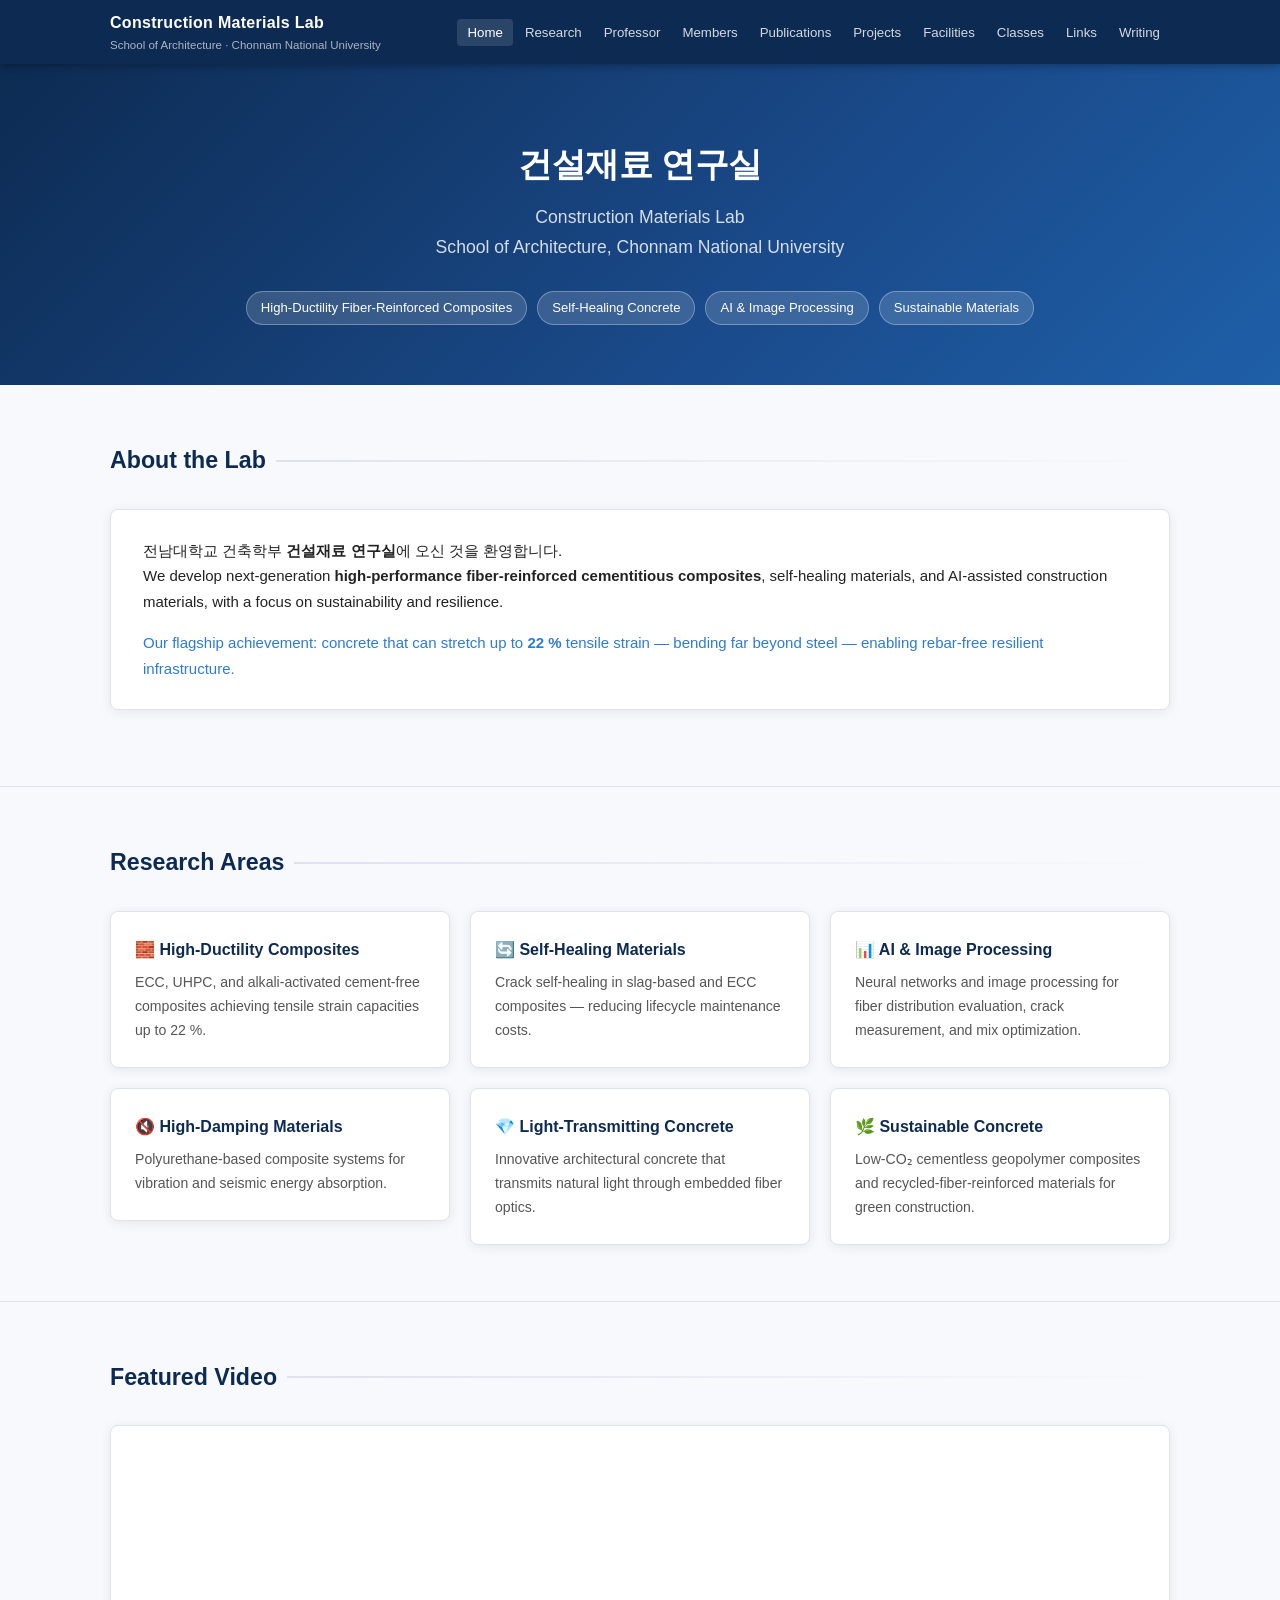
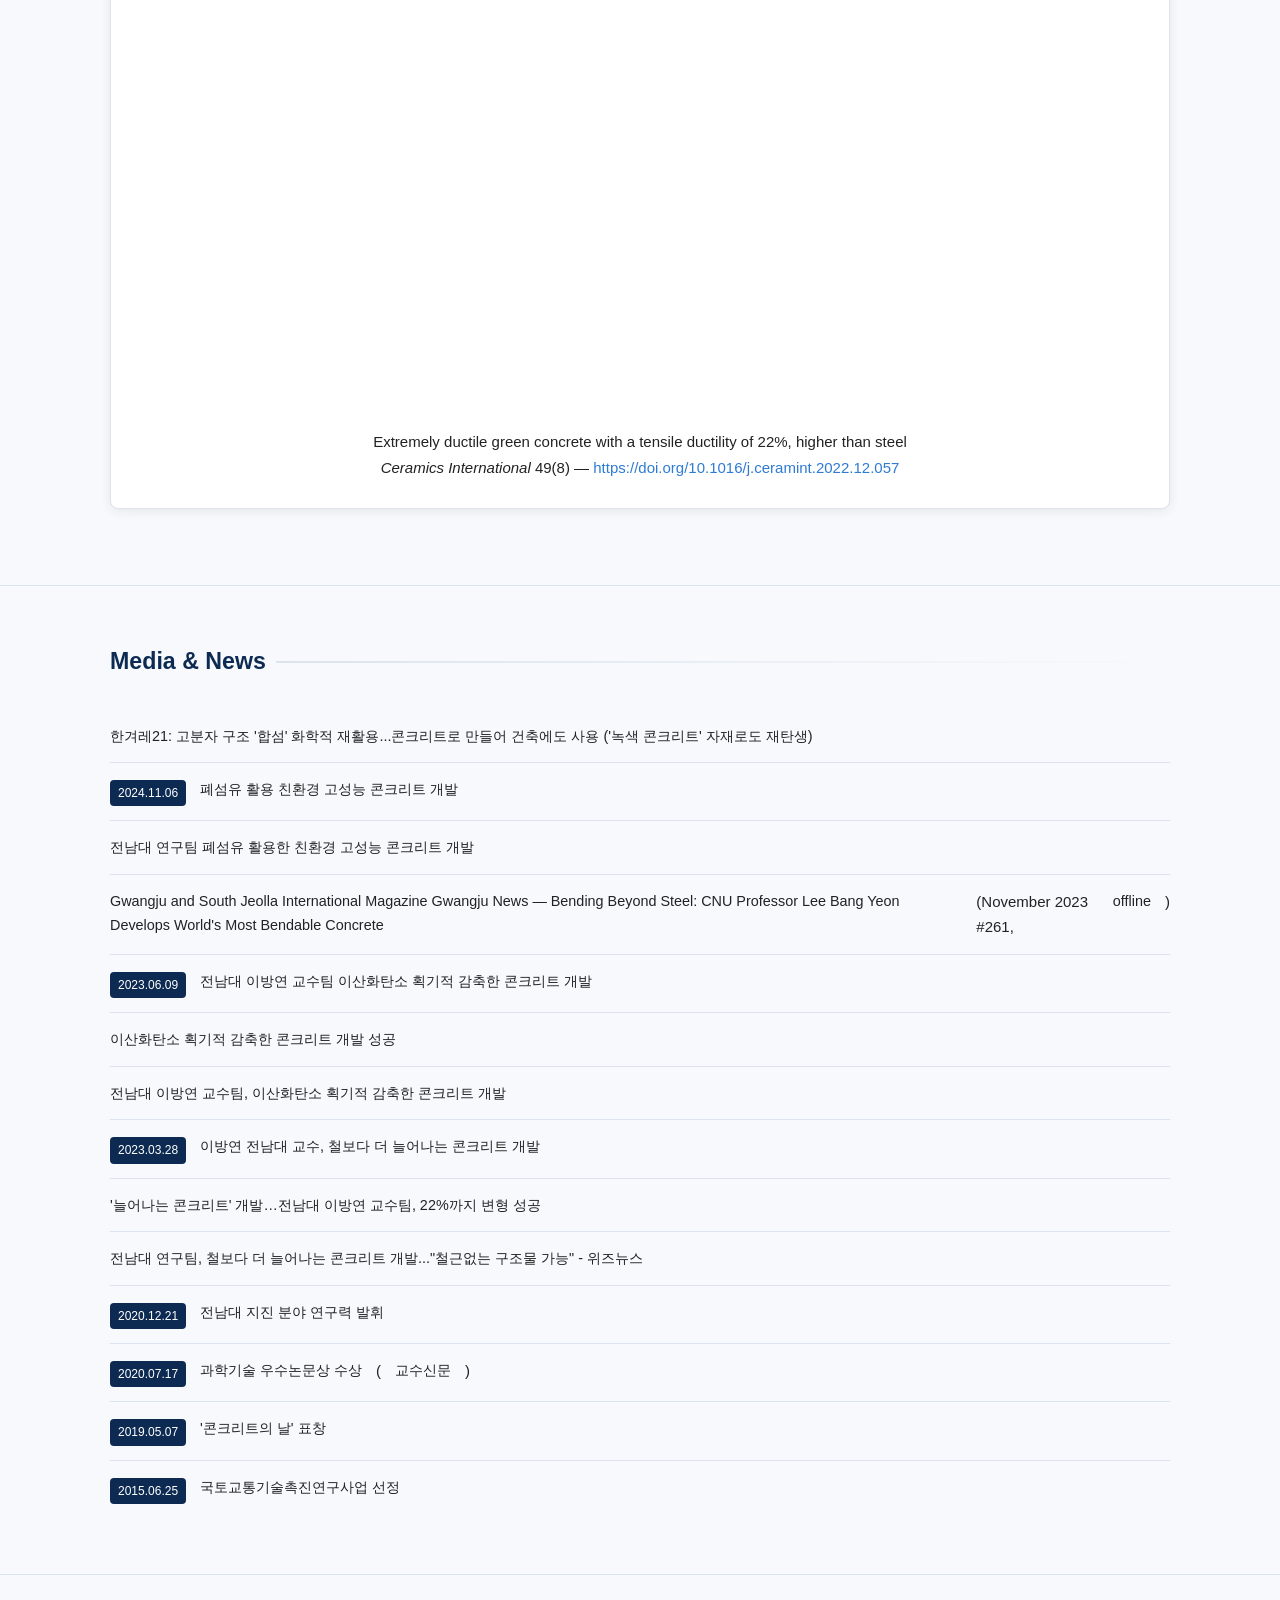
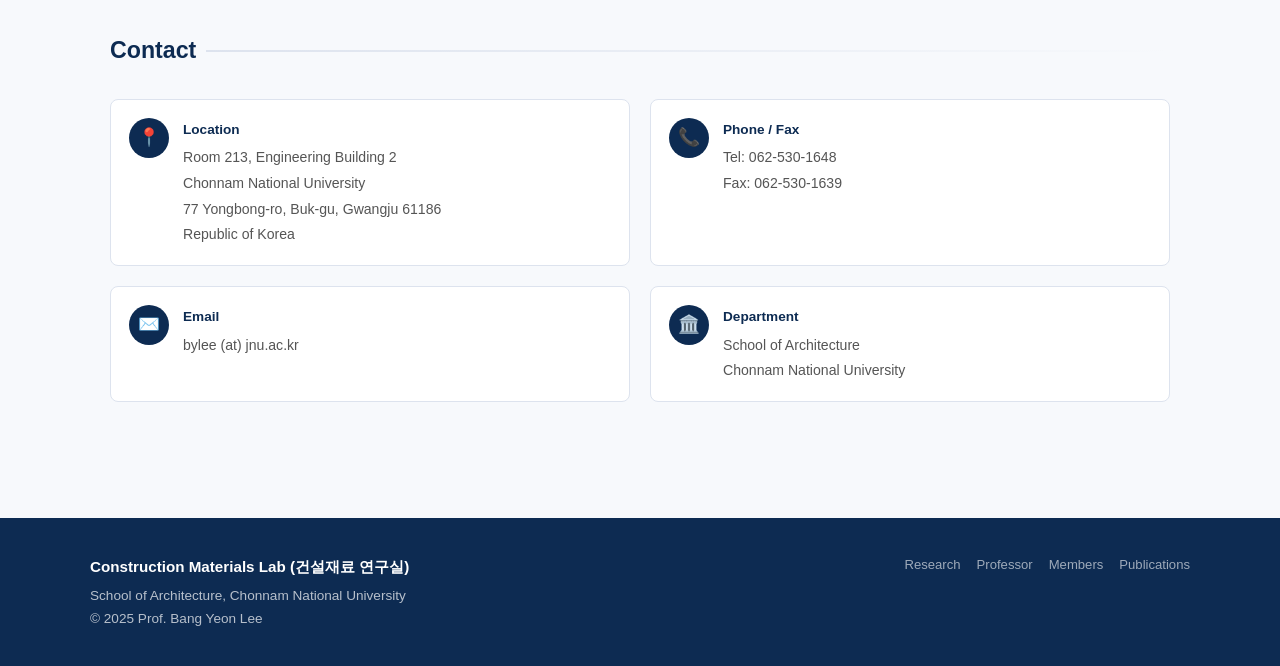
==== index.html @ 4fc8f593 "feat: add writing page, expand links, and fix classes/professor/publications details - classes.html:" ====
<!DOCTYPE html>
<html lang="en">
<head>
  <meta charset="UTF-8">
  <meta name="viewport" content="width=device-width, initial-scale=1.0">
  <title>Construction Materials Lab — Chonnam National University</title>
  <meta name="description" content="Construction Materials Lab (건설재료 연구실), School of Architecture, Chonnam National University. Prof. Bang Yeon Lee.">
  <link rel="stylesheet" href="css/style.css">
</head>
<body>

<header>
  <div class="header-inner">
    <a href="index.html" class="logo">
      <div class="logo-text">
        <span class="site-name">Construction Materials Lab</span>
        <span class="site-sub">School of Architecture · Chonnam National University</span>
      </div>
    </a>
    <button class="nav-toggle" aria-label="Menu">
      <span></span><span></span><span></span>
    </button>
    <nav>
      <ul>
        <li><a href="index.html">Home</a></li>
        <li><a href="research.html">Research</a></li>
        <li><a href="professor.html">Professor</a></li>
        <li><a href="members.html">Members</a></li>
        <li><a href="publications.html">Publications</a></li>
        <li><a href="projects.html">Projects</a></li>
        <li><a href="facilities.html">Facilities</a></li>
        <li><a href="classes.html">Classes</a></li>
        <li><a href="links.html">Links</a></li>
        <li><a href="writing.html">Writing</a></li>
      </ul>
    </nav>
  </div>
</header>

<!-- HERO -->
<section class="hero">
  <h1>건설재료 연구실</h1>
  <p>Construction Materials Lab<br>School of Architecture, Chonnam National University</p>
  <div class="hero-chips">
    <span class="chip">High-Ductility Fiber-Reinforced Composites</span>
    <span class="chip">Self-Healing Concrete</span>
    <span class="chip">AI &amp; Image Processing</span>
    <span class="chip">Sustainable Materials</span>
  </div>
</section>

<main>

<!-- ABOUT -->
<section class="section">
  <div class="container">
    <h2 class="section-title">About the Lab</h2>
    <div class="info-box">
      <p>전남대학교 건축학부 <strong>건설재료 연구실</strong>에 오신 것을 환영합니다.<br>
      We develop next-generation <strong>high-performance fiber-reinforced cementitious composites</strong>, self-healing materials, and AI-assisted construction materials, with a focus on sustainability and resilience.</p>
      <a href="https://youtu.be/jcnliQoIns8?si=RhdmPgv6cHjOTUG0" target="_blank" rel="noopener"><p class="mt-2">Our flagship achievement: concrete that can stretch up to <strong>22 %</strong> tensile strain — bending far beyond steel — enabling rebar-free resilient infrastructure.</p></a>
    </div>
  </div>
</section>

<!-- RESEARCH HIGHLIGHTS -->
<section class="section">
  <div class="container">
    <h2 class="section-title">Research Areas</h2>
    <div class="card-grid">
      <a href="research.html" style="text-decoration:none">
        <div class="card">
          <h3>🧱 High-Ductility Composites</h3>
          <p>ECC, UHPC, and alkali-activated cement-free composites achieving tensile strain capacities up to 22 %.</p>
        </div>
      </a>
      <a href="research.html" style="text-decoration:none">
        <div class="card">
          <h3>🔄 Self-Healing Materials</h3>
          <p>Crack self-healing in slag-based and ECC composites — reducing lifecycle maintenance costs.</p>
        </div>
      </a>
      <a href="research.html" style="text-decoration:none">
        <div class="card">
          <h3>📊 AI &amp; Image Processing</h3>
          <p>Neural networks and image processing for fiber distribution evaluation, crack measurement, and mix optimization.</p>
        </div>
      </a>
      <a href="research.html" style="text-decoration:none">
        <div class="card">
          <h3>🔇 High-Damping Materials</h3>
          <p>Polyurethane-based composite systems for vibration and seismic energy absorption.</p>
        </div>
      </a>
      <a href="research.html" style="text-decoration:none">
        <div class="card">
          <h3>💎 Light-Transmitting Concrete</h3>
          <p>Innovative architectural concrete that transmits natural light through embedded fiber optics.</p>
        </div>
      </a>
      <a href="research.html" style="text-decoration:none">
        <div class="card">
          <h3>🌿 Sustainable Concrete</h3>
          <p>Low-CO₂ cementless geopolymer composites and recycled-fiber-reinforced materials for green construction.</p>
        </div>
      </a>
    </div>
  </div>
</section>

<!-- FEATURED VIDEO -->
<section class="section">
  <div class="container">
    <h2 class="section-title">Featured Video</h2>
    <div class="info-box" style="text-align:center">
      <div style="position:relative; padding-bottom:56.25%; height:0; overflow:hidden; max-width:640px; margin:0 auto">
        <iframe src="https://www.youtube.com/embed/jcnliQoIns8" title="Extremely ductile green concrete with a tensile ductility of 22%, higher than steel" style="position:absolute; top:0; left:0; width:100%; height:100%; border:0" allowfullscreen></iframe>
      </div>
      <p class="mt-2">Extremely ductile green concrete with a tensile ductility of 22%, higher than steel<br>
      <em>Ceramics International</em> 49(8) —
      <a href="https://doi.org/10.1016/j.ceramint.2022.12.057" target="_blank" rel="noopener">https://doi.org/10.1016/j.ceramint.2022.12.057</a></p>
    </div>
  </div>
</section>

<!-- NEWS / MEDIA -->
<section class="section">
  <div class="container">
    <h2 class="section-title">Media &amp; News</h2>
    <ul class="news-list">
      <li class="news-item">
        <a href="https://h21.hani.co.kr/arti/society/environment/56604.html" target="_blank" rel="noopener">
          한겨레21: 고분자 구조 '합섬' 화학적 재활용...콘크리트로 만들어 건축에도 사용 ('녹색 콘크리트' 자재로도 재탄생)
        </a>
      </li>
      <li class="news-item">
        <span class="news-date">2024.11.06</span>
        <a href="https://www.yna.co.kr/view/AKR20241106101600054?input=1195m" target="_blank" rel="noopener">
          폐섬유 활용 친환경 고성능 콘크리트 개발
        </a>
      </li>
      <li class="news-item">
        <a href="https://www.kyosu.net/news/articleView.html?idxno=127024" target="_blank" rel="noopener">
          전남대 연구팀 폐섬유 활용한 친환경 고성능 콘크리트 개발
        </a>
      </li>
      <li class="news-item">
        <a href="https://gwangjunewsgic.com/features/bending-beyond-steel/" target="_blank" rel="noopener">
          Gwangju and South Jeolla International Magazine Gwangju News — Bending Beyond Steel: CNU Professor Lee Bang Yeon Develops World's Most Bendable Concrete
        </a>
        (November 2023 #261, <a href="https://drive.google.com/file/d/1MNUml7PkqTaXDiHFw5obM5LyiNRzv9vy/view?usp=drive_link" target="_blank" rel="noopener">offline</a>)
      </li>
      <li class="news-item">
        <span class="news-date">2023.06.09</span>
        <a href="http://www.veritas-a.com/news/articleView.html?idxno=460579" target="_blank" rel="noopener">
          전남대 이방연 교수팀 이산화탄소 획기적 감축한 콘크리트 개발
        </a>
      </li>
      <li class="news-item">
        <a href="http://www.newsworker.co.kr/news/articleView.html?idxno=207787" target="_blank" rel="noopener">
          이산화탄소 획기적 감축한 콘크리트 개발 성공
        </a>
      </li>
      <li class="news-item">
        <a href="https://news.unn.net/news/articleView.html?idxno=547983" target="_blank" rel="noopener">
          전남대 이방연 교수팀, 이산화탄소 획기적 감축한 콘크리트 개발
        </a>
      </li>
      <li class="news-item">
        <span class="news-date">2023.03.28</span>
        <a href="https://daily.hankooki.com/news/articleView.html?idxno=938984" target="_blank" rel="noopener">
          이방연 전남대 교수, 철보다 더 늘어나는 콘크리트 개발
        </a>
      </li>
      <li class="news-item">
        <a href="http://www.koscaj.com/news/articleView.html?idxno=234130" target="_blank" rel="noopener">
          '늘어나는 콘크리트' 개발…전남대 이방연 교수팀, 22%까지 변형 성공
        </a>
      </li>
      <li class="news-item">
        <a href="http://www.wiznews.co.kr/news/articleView.html?idxno=11313" target="_blank" rel="noopener">
          전남대 연구팀, 철보다 더 늘어나는 콘크리트 개발..."철근없는 구조물 가능" - 위즈뉴스
        </a>
      </li>
      <li class="news-item">
        <span class="news-date">2020.12.21</span>
        <a href="http://www.veritas-a.com/news/articleView.html?idxno=350018" target="_blank" rel="noopener">
          전남대 지진 분야 연구력 발휘
        </a>
      </li>
      <li class="news-item">
        <span class="news-date">2020.07.17</span>
        <a href="http://www.veritas-a.com/news/articleView.html?idxno=332309" target="_blank" rel="noopener">
          과학기술 우수논문상 수상
        </a>
        (<a href="http://www.kyosu.net/news/articleView.html?idxno=54793" target="_blank" rel="noopener">교수신문</a>)
      </li>
      <li class="news-item">
        <span class="news-date">2019.05.07</span>
        <a href="http://www.ikld.kr/news/articleView.html?idxno=203812" target="_blank" rel="noopener">
          '콘크리트의 날' 표창
        </a>
      </li>
      <li class="news-item">
        <span class="news-date">2015.06.25</span>
        <a href="http://www.veritas-a.com/news/articleView.html?idxno=42952" target="_blank" rel="noopener">
          국토교통기술촉진연구사업 선정
        </a>
      </li>
    </ul>
  </div>
</section>

<!-- CONTACT -->
<section class="section">
  <div class="container">
    <h2 class="section-title">Contact</h2>
    <div class="contact-grid">
      <div class="contact-item">
        <div class="contact-icon">📍</div>
        <div class="contact-info">
          <strong>Location</strong>
          <span>Room 213, Engineering Building 2<br>
          Chonnam National University<br>
          77 Yongbong-ro, Buk-gu, Gwangju 61186<br>
          Republic of Korea</span>
        </div>
      </div>
      <div class="contact-item">
        <div class="contact-icon">📞</div>
        <div class="contact-info">
          <strong>Phone / Fax</strong>
          <span>Tel: 062-530-1648<br>Fax: 062-530-1639</span>
        </div>
      </div>
      <div class="contact-item">
        <div class="contact-icon">✉️</div>
        <div class="contact-info">
          <strong>Email</strong>
          <span>bylee (at) jnu.ac.kr</span>
        </div>
      </div>
      <div class="contact-item">
        <div class="contact-icon">🏛️</div>
        <div class="contact-info">
          <strong>Department</strong>
          <span>School of Architecture<br>Chonnam National University</span>
        </div>
      </div>
    </div>
  </div>
</section>

</main>

<footer>
  <div class="footer-inner">
    <div class="footer-brand">
      <strong>Construction Materials Lab (건설재료 연구실)</strong>
      School of Architecture, Chonnam National University<br>
      © 2025 Prof. Bang Yeon Lee
    </div>
    <div class="footer-links">
      <a href="research.html">Research</a>
      <a href="professor.html">Professor</a>
      <a href="members.html">Members</a>
      <a href="publications.html">Publications</a>
    </div>
  </div>
</footer>

<script src="js/nav.js"></script>
</body>
</html>
---- css/style.css ----
/* ============================================================
   Construction Materials Lab — Chonnam National University
   ============================================================ */

:root {
  --blue-dark:   #0d2b52;
  --blue-mid:    #1a4a8a;
  --blue-light:  #2e7bd4;
  --accent:      #e8a020;
  --bg:          #f7f9fc;
  --white:       #ffffff;
  --text:        #222;
  --text-muted:  #555;
  --border:      #dde3ee;
  --shadow:      0 2px 12px rgba(0,0,0,0.08);
  --radius:      8px;
  --font:        'Segoe UI', 'Noto Sans KR', Arial, sans-serif;
}

* { box-sizing: border-box; margin: 0; padding: 0; }

body {
  font-family: var(--font);
  font-size: 15px;
  line-height: 1.7;
  color: var(--text);
  background: var(--bg);
}

a { color: var(--blue-light); text-decoration: none; }
a:hover { text-decoration: underline; }

/* ── HEADER ──────────────────────────────────────────────── */
header {
  background: var(--blue-dark);
  position: sticky;
  top: 0;
  z-index: 100;
  box-shadow: 0 2px 8px rgba(0,0,0,0.3);
}

.header-inner {
  max-width: 1100px;
  margin: 0 auto;
  padding: 0 20px;
  display: flex;
  align-items: center;
  justify-content: space-between;
  height: 64px;
}

.logo {
  display: flex;
  align-items: center;
  gap: 12px;
  text-decoration: none;
}

.logo-text {
  color: var(--white);
}

.logo-text .site-name {
  font-size: 1rem;
  font-weight: 700;
  letter-spacing: .3px;
}

.logo-text .site-sub {
  font-size: 0.72rem;
  color: rgba(255,255,255,0.65);
  display: block;
}

/* ── NAV ─────────────────────────────────────────────────── */
nav ul {
  list-style: none;
  display: flex;
  gap: 2px;
}

nav a {
  color: rgba(255,255,255,0.82);
  font-size: 0.83rem;
  font-weight: 500;
  padding: 6px 10px;
  border-radius: 4px;
  transition: background .15s, color .15s;
  white-space: nowrap;
  text-decoration: none;
}

nav a:hover,
nav a.active {
  background: rgba(255,255,255,0.12);
  color: #fff;
}

/* hamburger */
.nav-toggle {
  display: none;
  background: none;
  border: none;
  cursor: pointer;
  padding: 6px;
}

.nav-toggle span {
  display: block;
  width: 22px;
  height: 2px;
  background: #fff;
  margin: 5px 0;
  transition: .3s;
}

/* ── HERO ────────────────────────────────────────────────── */
.hero {
  background: linear-gradient(135deg, var(--blue-dark) 0%, var(--blue-mid) 60%, #1e5fa8 100%);
  color: #fff;
  padding: 72px 20px 60px;
  text-align: center;
}

.hero h1 {
  font-size: 2.1rem;
  font-weight: 800;
  margin-bottom: 10px;
  letter-spacing: -.5px;
}

.hero p {
  font-size: 1.1rem;
  opacity: .82;
  max-width: 640px;
  margin: 0 auto 28px;
}

.hero-chips {
  display: flex;
  gap: 10px;
  justify-content: center;
  flex-wrap: wrap;
}

.chip {
  background: rgba(255,255,255,0.15);
  border: 1px solid rgba(255,255,255,0.3);
  color: #fff;
  padding: 5px 14px;
  border-radius: 20px;
  font-size: 0.82rem;
}

/* ── MAIN LAYOUT ─────────────────────────────────────────── */
.container {
  max-width: 1100px;
  margin: 0 auto;
  padding: 0 20px;
}

.section {
  padding: 56px 0;
}

.section + .section {
  border-top: 1px solid var(--border);
}

.section-title {
  font-size: 1.45rem;
  font-weight: 700;
  color: var(--blue-dark);
  margin-bottom: 28px;
  display: flex;
  align-items: center;
  gap: 10px;
}

.section-title::after {
  content: '';
  flex: 1;
  height: 2px;
  background: linear-gradient(to right, var(--border), transparent);
}

/* ── PAGE HEADER (non-home pages) ────────────────────────── */
.page-header {
  background: linear-gradient(135deg, var(--blue-dark) 0%, var(--blue-mid) 100%);
  color: #fff;
  padding: 40px 20px 36px;
}

.page-header h1 {
  font-size: 1.8rem;
  font-weight: 700;
  margin-bottom: 6px;
}

.page-header p {
  opacity: .75;
  font-size: 0.95rem;
}

/* ── CARDS ───────────────────────────────────────────────── */
.card-grid {
  display: grid;
  grid-template-columns: repeat(auto-fill, minmax(280px, 1fr));
  gap: 20px;
}

.card {
  background: var(--white);
  border-radius: var(--radius);
  box-shadow: var(--shadow);
  padding: 24px;
  border: 1px solid var(--border);
  transition: transform .2s, box-shadow .2s;
}

.card:hover {
  transform: translateY(-3px);
  box-shadow: 0 6px 20px rgba(0,0,0,0.12);
}

.card h3 {
  font-size: 1.0rem;
  font-weight: 700;
  color: var(--blue-dark);
  margin-bottom: 8px;
}

.card p {
  font-size: 0.88rem;
  color: var(--text-muted);
}

/* ── INFO BOXES ──────────────────────────────────────────── */
.info-box {
  background: var(--white);
  border-radius: var(--radius);
  box-shadow: var(--shadow);
  border: 1px solid var(--border);
  padding: 28px 32px;
  margin-bottom: 20px;
}

/* ── TABLES ──────────────────────────────────────────────── */
.styled-table {
  width: 100%;
  border-collapse: collapse;
  background: var(--white);
  border-radius: var(--radius);
  overflow: hidden;
  box-shadow: var(--shadow);
  font-size: 0.88rem;
}

.styled-table th {
  background: var(--blue-dark);
  color: #fff;
  padding: 10px 16px;
  text-align: left;
  font-weight: 600;
}

.styled-table td {
  padding: 10px 16px;
  border-bottom: 1px solid var(--border);
  vertical-align: top;
}

.styled-table tr:last-child td { border-bottom: none; }
.styled-table tr:hover td { background: #f0f4fb; }

/* ── MEMBER CARDS ────────────────────────────────────────── */
.member-section { margin-bottom: 40px; }

.member-section h2 {
  font-size: 1.1rem;
  font-weight: 700;
  color: var(--blue-dark);
  padding: 8px 16px;
  background: #edf1fa;
  border-left: 4px solid var(--blue-light);
  border-radius: 0 4px 4px 0;
  margin-bottom: 16px;
}

.member-list {
  display: grid;
  grid-template-columns: repeat(auto-fill, minmax(240px, 1fr));
  gap: 14px;
}

.member-item {
  background: var(--white);
  border: 1px solid var(--border);
  border-radius: var(--radius);
  padding: 16px 18px;
  font-size: 0.88rem;
}

.member-item strong { display: block; color: var(--blue-dark); margin-bottom: 4px; }
.member-item .role { color: var(--text-muted); font-size: 0.82rem; }
.member-item .topic { color: var(--text-muted); margin-top: 6px; font-style: italic; }

/* ── PUBLICATIONS ────────────────────────────────────────── */
.pub-list { list-style: none; }

.pub-item {
  background: var(--white);
  border: 1px solid var(--border);
  border-radius: var(--radius);
  padding: 16px 20px;
  margin-bottom: 10px;
  font-size: 0.87rem;
  line-height: 1.6;
  position: relative;
  padding-left: 44px;
}

.pub-item::before {
  content: attr(data-n);
  position: absolute;
  left: 14px;
  top: 16px;
  font-size: 0.78rem;
  color: var(--text-muted);
  font-weight: 600;
  min-width: 20px;
}

.pub-item .pub-title { font-weight: 600; color: var(--blue-dark); }
.pub-item .pub-journal { color: var(--text-muted); font-style: italic; }
.pub-item .pub-year {
  display: inline-block;
  background: var(--blue-dark);
  color: #fff;
  font-size: 0.72rem;
  padding: 1px 7px;
  border-radius: 10px;
  margin-right: 6px;
  vertical-align: middle;
}

/* ── RESEARCH ────────────────────────────────────────────── */
.research-grid {
  display: grid;
  grid-template-columns: repeat(auto-fill, minmax(300px, 1fr));
  gap: 20px;
}

.research-card {
  background: var(--white);
  border: 1px solid var(--border);
  border-radius: var(--radius);
  overflow: hidden;
  box-shadow: var(--shadow);
  transition: transform .2s;
}

.research-card:hover { transform: translateY(-3px); }

.research-card .rc-header {
  background: linear-gradient(135deg, var(--blue-dark), var(--blue-mid));
  color: #fff;
  padding: 16px 20px;
}

.research-card .rc-header h3 { font-size: 1.0rem; font-weight: 700; }
.research-card .rc-body { padding: 16px 20px; }
.research-card .rc-body ul { padding-left: 18px; font-size: 0.87rem; color: var(--text-muted); }
.research-card .rc-body li { margin-bottom: 4px; }

/* ── NEWS / MEDIA ────────────────────────────────────────── */
.news-list { list-style: none; }

.news-item {
  display: flex;
  gap: 14px;
  padding: 14px 0;
  border-bottom: 1px solid var(--border);
  align-items: flex-start;
}

.news-item:last-child { border-bottom: none; }

.news-item .news-date {
  flex-shrink: 0;
  background: var(--blue-dark);
  color: #fff;
  font-size: 0.75rem;
  padding: 3px 8px;
  border-radius: 4px;
  white-space: nowrap;
  margin-top: 3px;
}

.news-item a { color: var(--text); font-size: 0.9rem; }
.news-item a:hover { color: var(--blue-light); }

/* ── CONTACT BOX ─────────────────────────────────────────── */
.contact-grid {
  display: grid;
  grid-template-columns: 1fr 1fr;
  gap: 20px;
}

.contact-item {
  display: flex;
  gap: 14px;
  align-items: flex-start;
  background: var(--white);
  border: 1px solid var(--border);
  border-radius: var(--radius);
  padding: 18px;
}

.contact-icon {
  width: 40px;
  height: 40px;
  background: var(--blue-dark);
  border-radius: 50%;
  display: flex;
  align-items: center;
  justify-content: center;
  color: #fff;
  font-size: 1.1rem;
  flex-shrink: 0;
}

.contact-info strong { display: block; color: var(--blue-dark); font-size: 0.85rem; margin-bottom: 3px; }
.contact-info span { color: var(--text-muted); font-size: 0.88rem; }

/* ── PROFESSOR PROFILE ───────────────────────────────────── */
.prof-top {
  display: flex;
  gap: 32px;
  align-items: flex-start;
  margin-bottom: 36px;
}

.prof-photo {
  width: 180px;
  height: 220px;
  background: linear-gradient(135deg, #c8d8f0, #90b4e0);
  border-radius: var(--radius);
  flex-shrink: 0;
  display: flex;
  align-items: center;
  justify-content: center;
  font-size: 3rem;
  color: var(--blue-dark);
  overflow: hidden;
}

.prof-photo img { width: 100%; height: 100%; object-fit: cover; }

.prof-info h2 { font-size: 1.5rem; color: var(--blue-dark); margin-bottom: 6px; }
.prof-info .title { color: var(--text-muted); margin-bottom: 14px; }
.prof-links { display: flex; flex-wrap: wrap; gap: 8px; margin-top: 14px; }

.badge {
  display: inline-block;
  background: #edf1fa;
  color: var(--blue-dark);
  font-size: 0.78rem;
  padding: 3px 10px;
  border-radius: 12px;
  border: 1px solid var(--border);
}

.cv-section { margin-bottom: 32px; }

.cv-section h3 {
  font-size: 1.05rem;
  font-weight: 700;
  color: var(--blue-dark);
  border-bottom: 2px solid var(--blue-light);
  padding-bottom: 6px;
  margin-bottom: 14px;
}

.cv-entry {
  display: flex;
  gap: 16px;
  margin-bottom: 10px;
  font-size: 0.88rem;
}

.cv-entry .year {
  flex-shrink: 0;
  color: var(--text-muted);
  min-width: 70px;
  font-weight: 600;
}

/* ── LINKS PAGE ──────────────────────────────────────────── */
.links-category { margin-bottom: 32px; }

.links-category h2 {
  font-size: 1.05rem;
  font-weight: 700;
  color: var(--blue-dark);
  padding: 8px 14px;
  background: #edf1fa;
  border-left: 4px solid var(--blue-light);
  border-radius: 0 4px 4px 0;
  margin-bottom: 12px;
}

.links-grid {
  display: flex;
  flex-wrap: wrap;
  gap: 8px;
}

.link-pill {
  background: var(--white);
  border: 1px solid var(--border);
  border-radius: 4px;
  padding: 6px 12px;
  font-size: 0.85rem;
  color: var(--blue-mid);
  transition: background .15s;
}

.link-pill:hover {
  background: #edf1fa;
  text-decoration: none;
}

/* ── ACCORDION (writing page) ────────────────────────────── */
.accordion { margin-bottom: 8px; border: 1px solid var(--border); border-radius: var(--radius); overflow: hidden; }

.accordion summary {
  padding: 12px 18px;
  cursor: pointer;
  font-weight: 600;
  color: var(--blue-dark);
  background: var(--white);
  list-style: none;
  display: flex;
  justify-content: space-between;
  align-items: center;
  user-select: none;
}

.accordion summary::-webkit-details-marker { display: none; }
.accordion summary::after { content: '＋'; font-size: 1.1rem; color: var(--text-muted); }
.accordion[open] summary::after { content: '－'; }
.accordion .acc-body { padding: 14px 18px; background: #fafbfd; border-top: 1px solid var(--border); font-size: 0.88rem; }

/* ── FOOTER ──────────────────────────────────────────────── */
footer {
  background: var(--blue-dark);
  color: rgba(255,255,255,0.7);
  padding: 36px 20px;
  margin-top: 60px;
  font-size: 0.85rem;
}

.footer-inner {
  max-width: 1100px;
  margin: 0 auto;
  display: flex;
  justify-content: space-between;
  align-items: flex-start;
  gap: 20px;
  flex-wrap: wrap;
}

.footer-brand strong {
  display: block;
  color: #fff;
  margin-bottom: 4px;
  font-size: 0.95rem;
}

.footer-links { display: flex; gap: 16px; flex-wrap: wrap; align-items: center; }
.footer-links a { color: rgba(255,255,255,0.6); font-size: 0.82rem; }
.footer-links a:hover { color: #fff; }

/* ── UTILITIES ───────────────────────────────────────────── */
.mt-1 { margin-top: 8px; }
.mt-2 { margin-top: 16px; }
.mt-3 { margin-top: 24px; }
.mb-2 { margin-bottom: 16px; }
.text-muted { color: var(--text-muted); }
.text-sm { font-size: 0.85rem; }
.italic { font-style: italic; }
.bold { font-weight: 700; }

.tag {
  display: inline-block;
  font-size: 0.72rem;
  padding: 2px 8px;
  border-radius: 10px;
  background: #edf1fa;
  color: var(--blue-mid);
  border: 1px solid var(--border);
  margin-right: 4px;
}

/* ── RESPONSIVE ──────────────────────────────────────────── */
@media (max-width: 820px) {
  .contact-grid { grid-template-columns: 1fr; }
  .prof-top { flex-direction: column; }
  .prof-photo { width: 140px; height: 170px; }
  .card-grid { grid-template-columns: 1fr; }
  .research-grid { grid-template-columns: 1fr; }
}

@media (max-width: 700px) {
  nav ul { display: none; flex-direction: column; gap: 0; }
  nav ul.open { display: flex; position: absolute; top: 64px; right: 0; background: var(--blue-dark); width: 200px; padding: 8px 0; box-shadow: var(--shadow); }
  nav ul.open li { padding: 0; }
  nav ul.open a { display: block; padding: 10px 20px; border-radius: 0; }
  .nav-toggle { display: block; }
  header { position: relative; }
  .hero h1 { font-size: 1.5rem; }
}
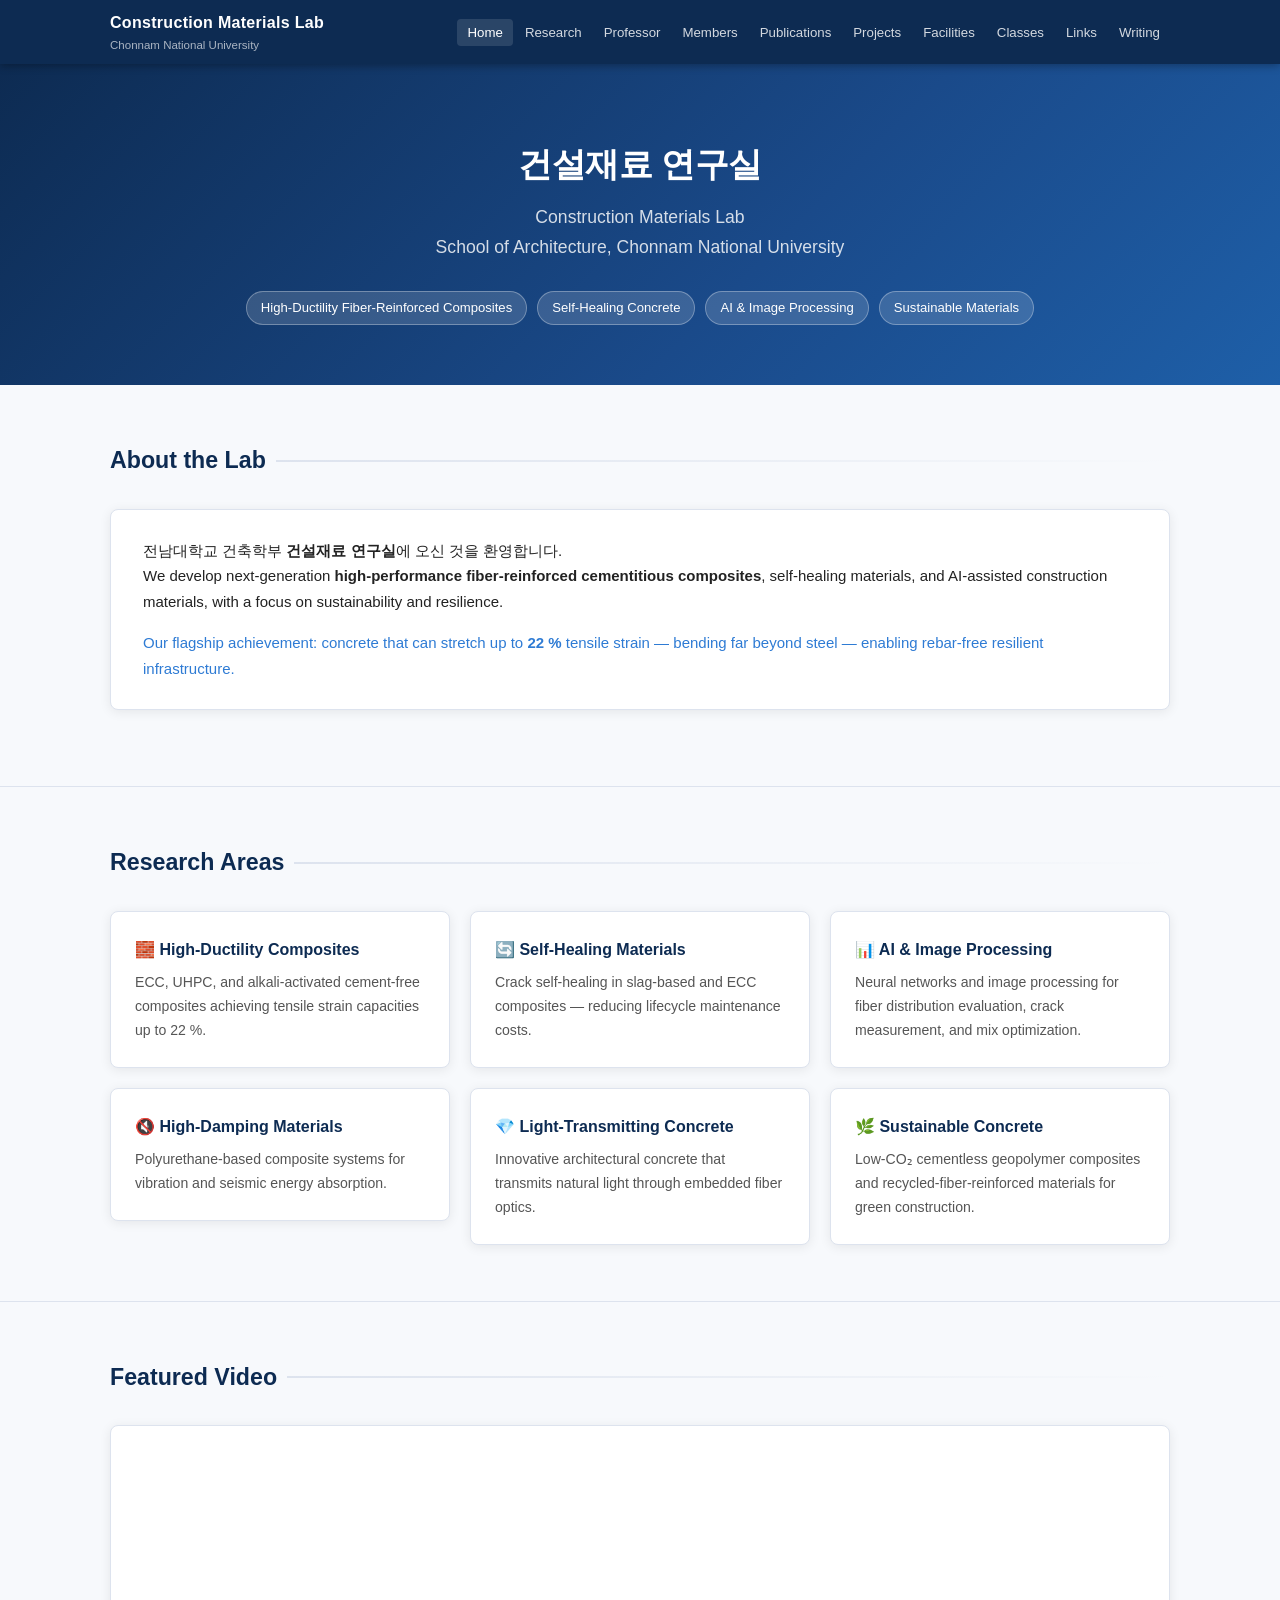
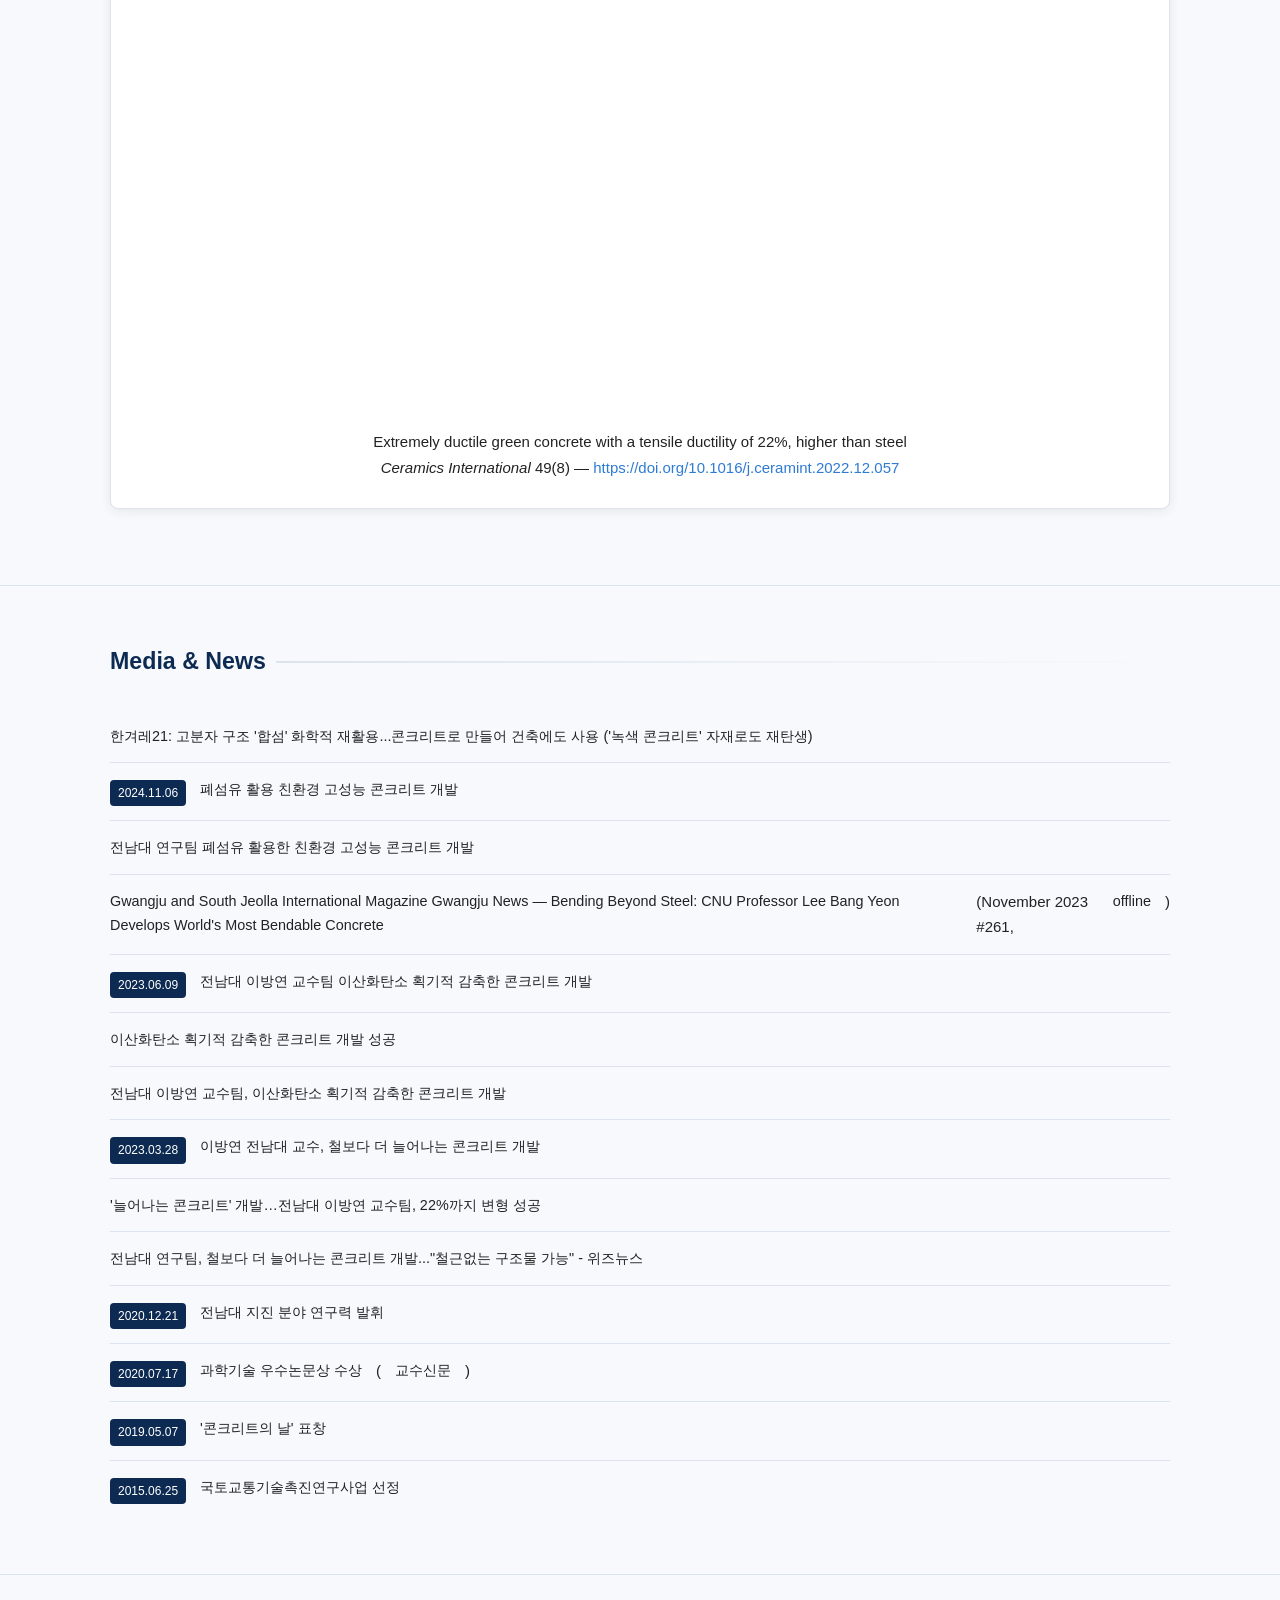
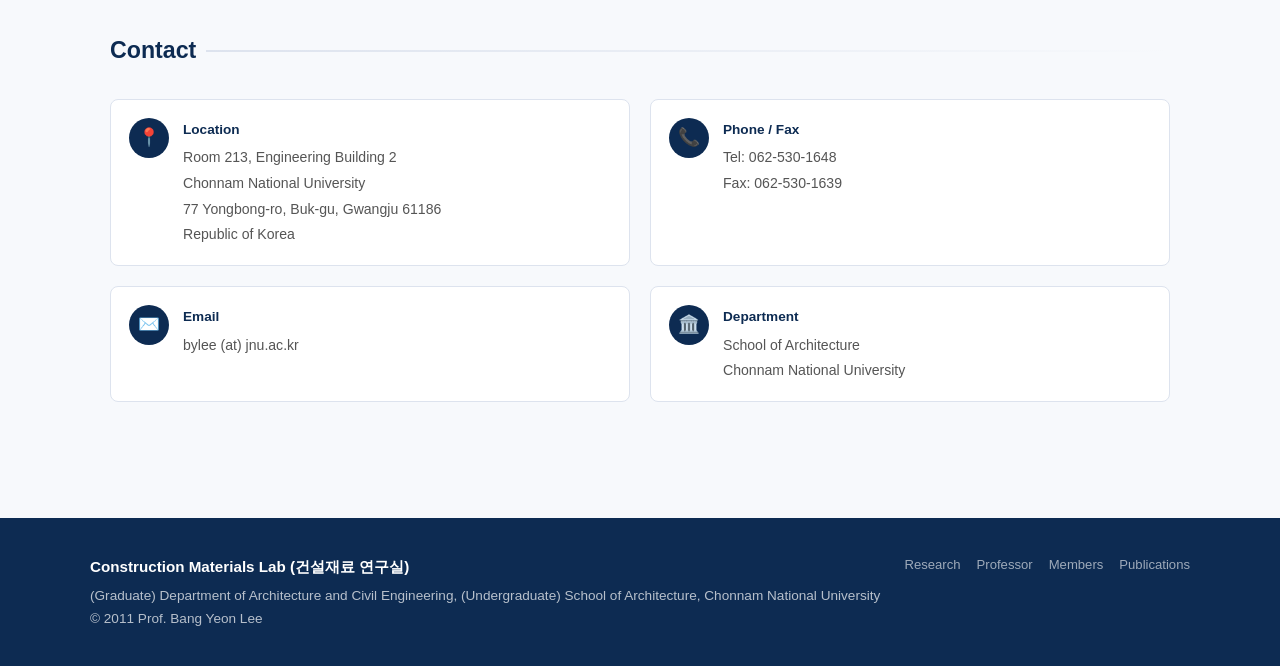
==== commit 65d05078: "Revise meta description and footer details Updated the description meta tag and footer information t" ====
--- a/index.html
+++ b/index.html
@@ -4,7 +4,7 @@
   <meta charset="UTF-8">
   <meta name="viewport" content="width=device-width, initial-scale=1.0">
   <title>Construction Materials Lab — Chonnam National University</title>
-  <meta name="description" content="Construction Materials Lab (건설재료 연구실), School of Architecture, Chonnam National University. Prof. Bang Yeon Lee.">
+  <meta name="description" content="Construction Materials Lab (건설재료 연구실), (Graduate) Department of Architecture and Civil Engineering, (Undergraduate) School of Architecture, Chonnam National University. Prof. Bang Yeon Lee.">
   <link rel="stylesheet" href="css/style.css">
 </head>
 <body>
@@ -14,7 +14,7 @@
     <a href="index.html" class="logo">
       <div class="logo-text">
         <span class="site-name">Construction Materials Lab</span>
-        <span class="site-sub">School of Architecture · Chonnam National University</span>
+        <span class="site-sub">Chonnam National University</span>
       </div>
     </a>
     <button class="nav-toggle" aria-label="Menu">
@@ -257,8 +257,8 @@
   <div class="footer-inner">
     <div class="footer-brand">
       <strong>Construction Materials Lab (건설재료 연구실)</strong>
-      School of Architecture, Chonnam National University<br>
-      © 2025 Prof. Bang Yeon Lee
+      (Graduate) Department of Architecture and Civil Engineering, (Undergraduate) School of Architecture, Chonnam National University<br>
+      © 2011 Prof. Bang Yeon Lee
     </div>
     <div class="footer-links">
       <a href="research.html">Research</a>
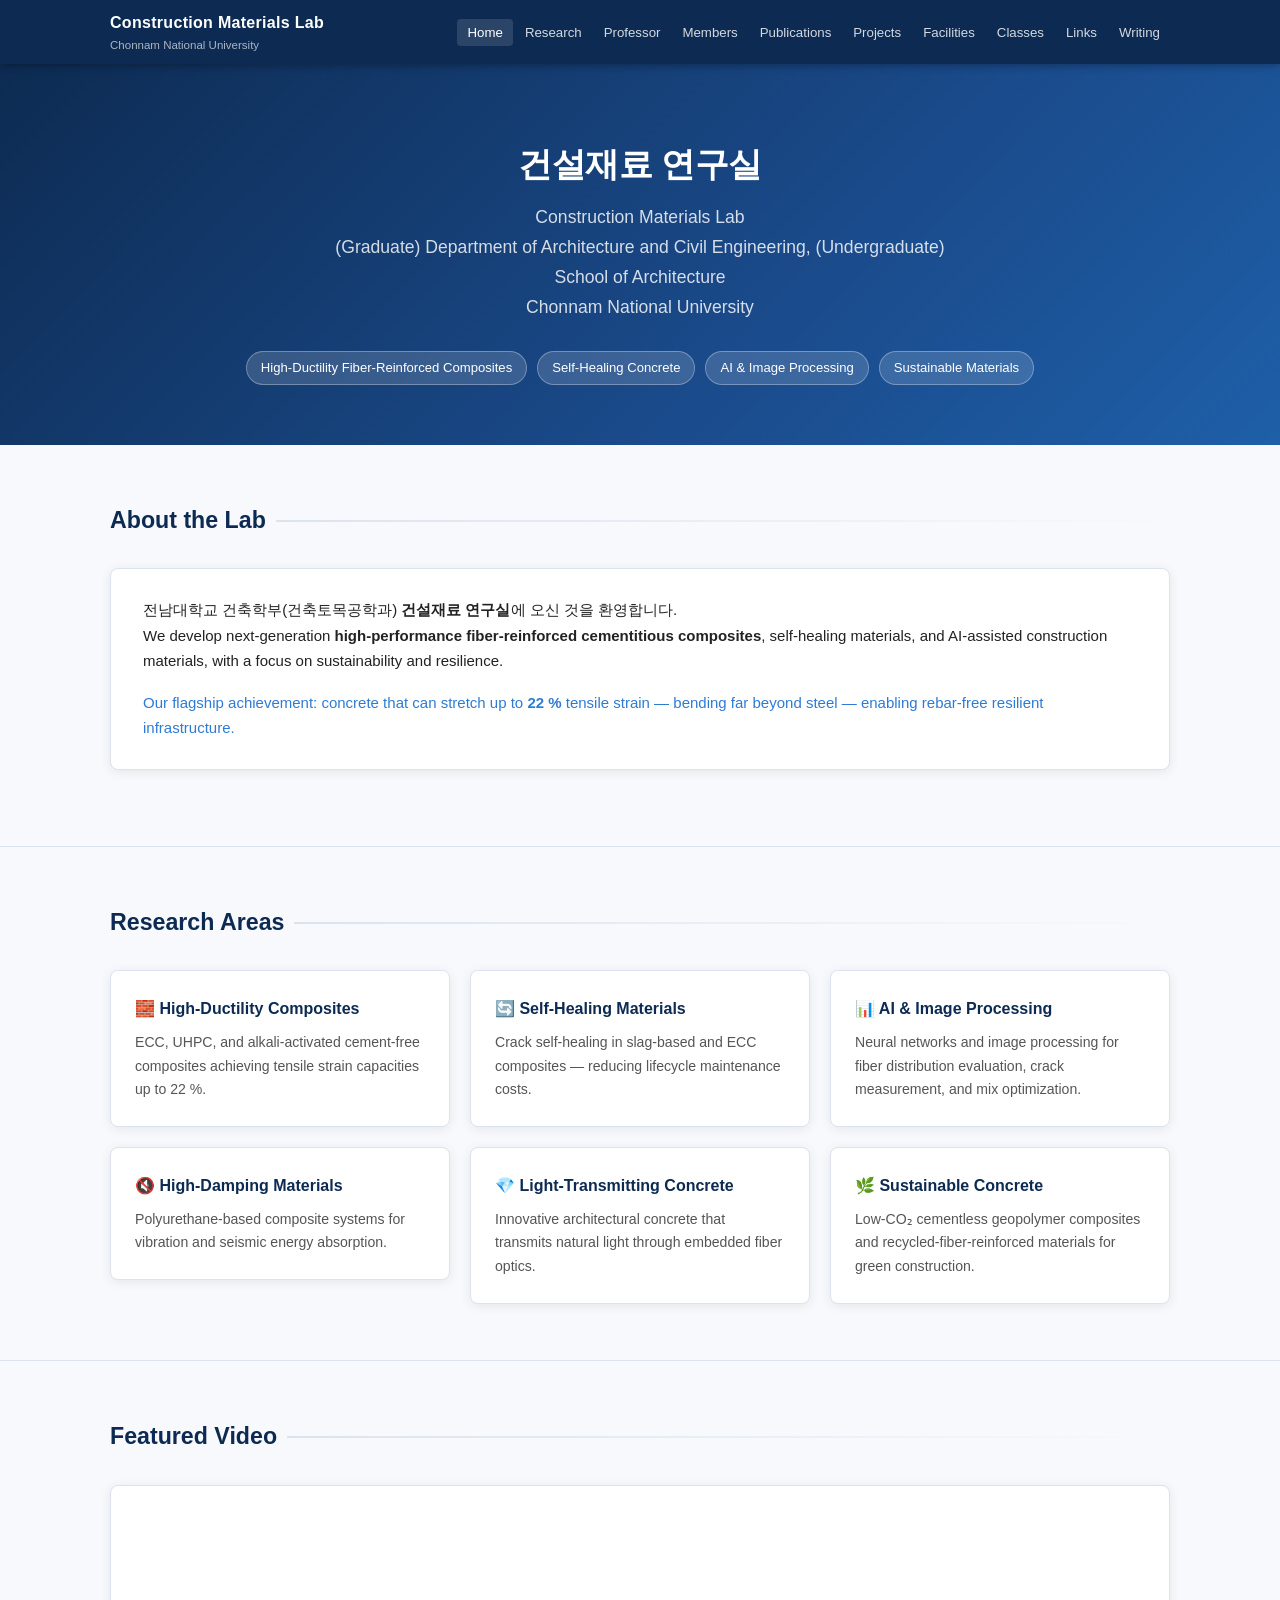
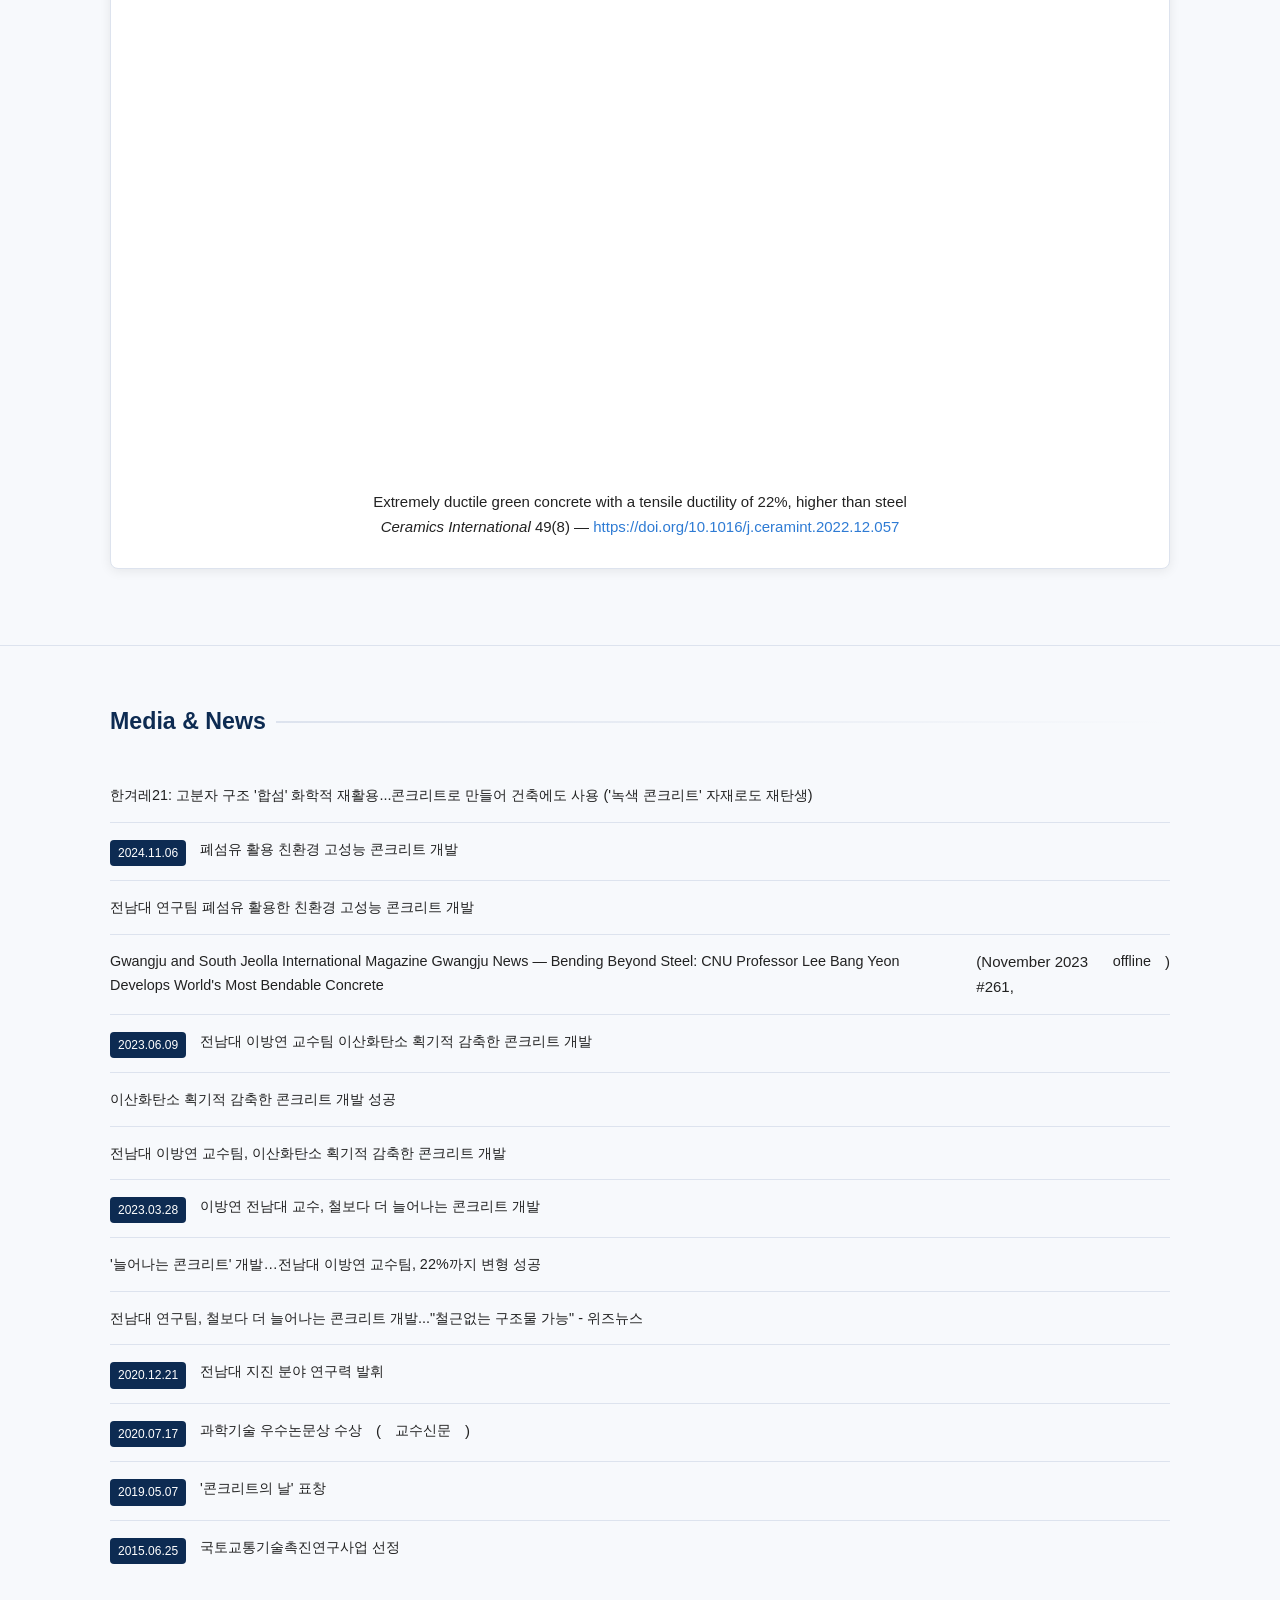
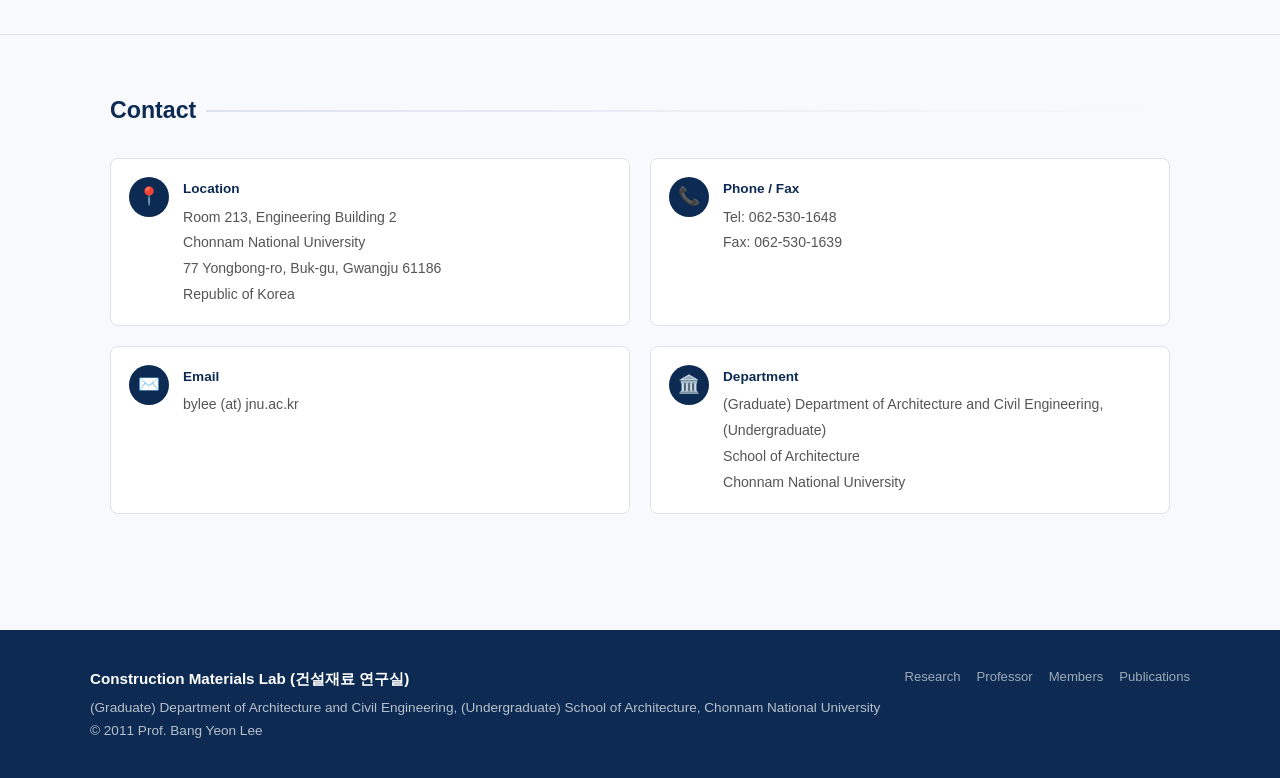
==== commit 990318d1: "Revise lab descriptions and department affiliations Updated the descriptions and affiliations for th" ====
--- a/index.html
+++ b/index.html
@@ -40,7 +40,7 @@
 <!-- HERO -->
 <section class="hero">
   <h1>건설재료 연구실</h1>
-  <p>Construction Materials Lab<br>School of Architecture, Chonnam National University</p>
+  <p>Construction Materials Lab<br>(Graduate) Department of Architecture and Civil Engineering, (Undergraduate) School of Architecture<br> Chonnam National University</p>
   <div class="hero-chips">
     <span class="chip">High-Ductility Fiber-Reinforced Composites</span>
     <span class="chip">Self-Healing Concrete</span>
@@ -56,7 +56,7 @@
   <div class="container">
     <h2 class="section-title">About the Lab</h2>
     <div class="info-box">
-      <p>전남대학교 건축학부 <strong>건설재료 연구실</strong>에 오신 것을 환영합니다.<br>
+      <p>전남대학교 건축학부(건축토목공학과) <strong>건설재료 연구실</strong>에 오신 것을 환영합니다.<br>
       We develop next-generation <strong>high-performance fiber-reinforced cementitious composites</strong>, self-healing materials, and AI-assisted construction materials, with a focus on sustainability and resilience.</p>
       <a href="https://youtu.be/jcnliQoIns8?si=RhdmPgv6cHjOTUG0" target="_blank" rel="noopener"><p class="mt-2">Our flagship achievement: concrete that can stretch up to <strong>22 %</strong> tensile strain — bending far beyond steel — enabling rebar-free resilient infrastructure.</p></a>
     </div>
@@ -244,7 +244,7 @@
         <div class="contact-icon">🏛️</div>
         <div class="contact-info">
           <strong>Department</strong>
-          <span>School of Architecture<br>Chonnam National University</span>
+          <span>(Graduate) Department of Architecture and Civil Engineering, (Undergraduate)<br> School of Architecture<br>Chonnam National University</span>
         </div>
       </div>
     </div>
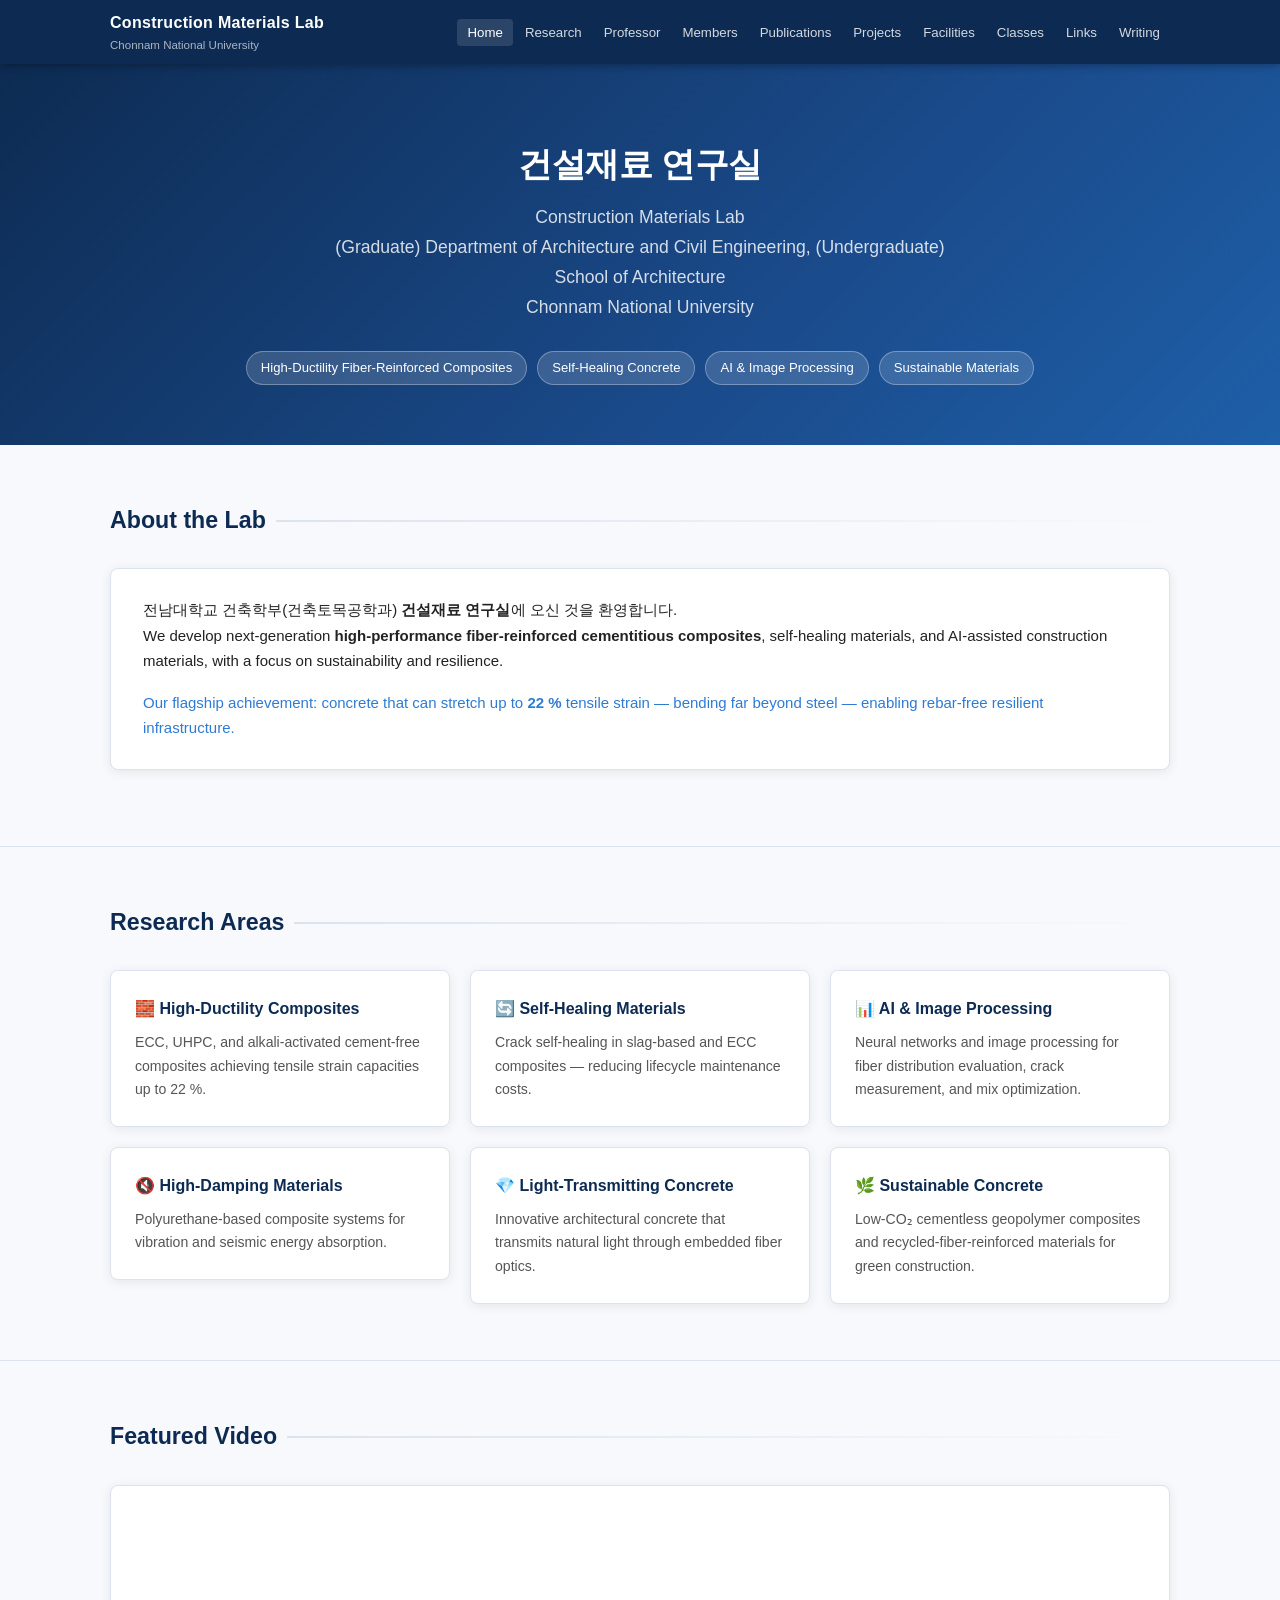
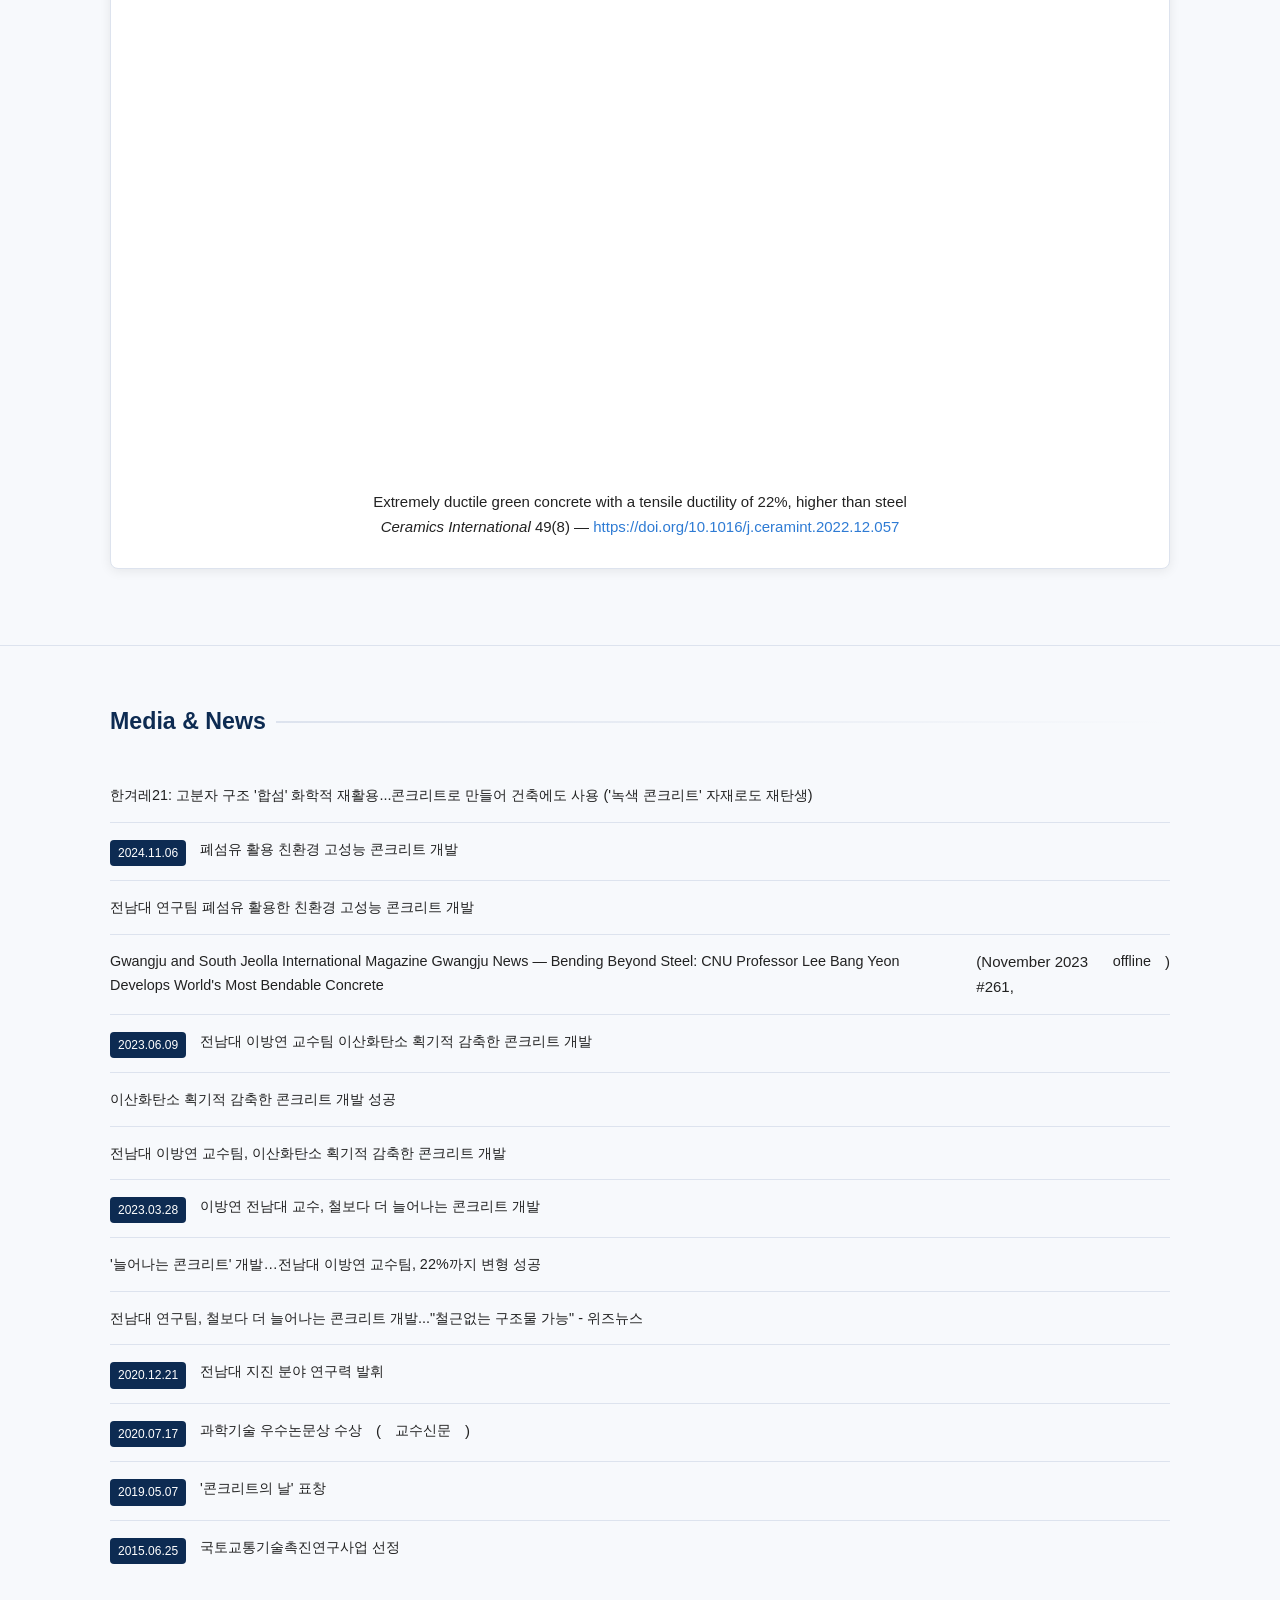
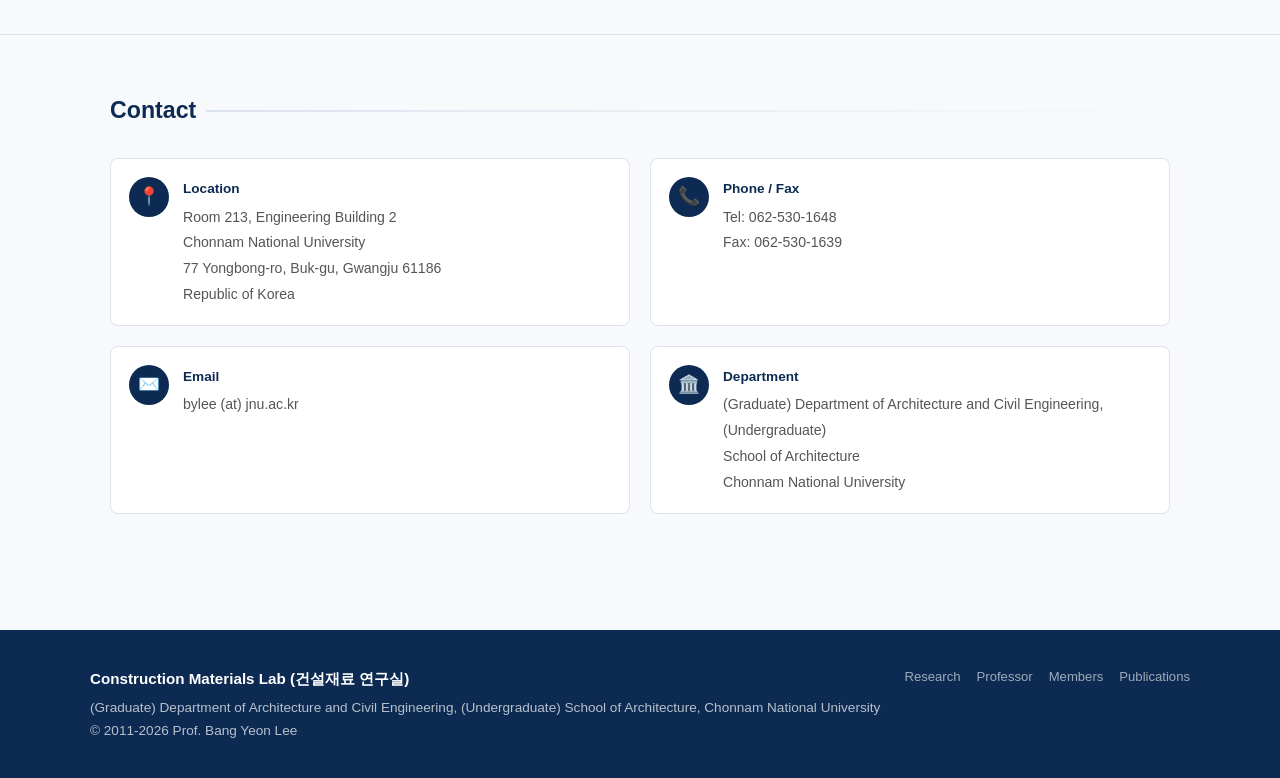
==== commit de68cb56: "Update index.html" ====
--- a/index.html
+++ b/index.html
@@ -258,7 +258,7 @@
     <div class="footer-brand">
       <strong>Construction Materials Lab (건설재료 연구실)</strong>
       (Graduate) Department of Architecture and Civil Engineering, (Undergraduate) School of Architecture, Chonnam National University<br>
-      © 2011 Prof. Bang Yeon Lee
+      © 2011-<script>document.write(new Date().getFullYear());</script> Prof. Bang Yeon Lee
     </div>
     <div class="footer-links">
       <a href="research.html">Research</a>
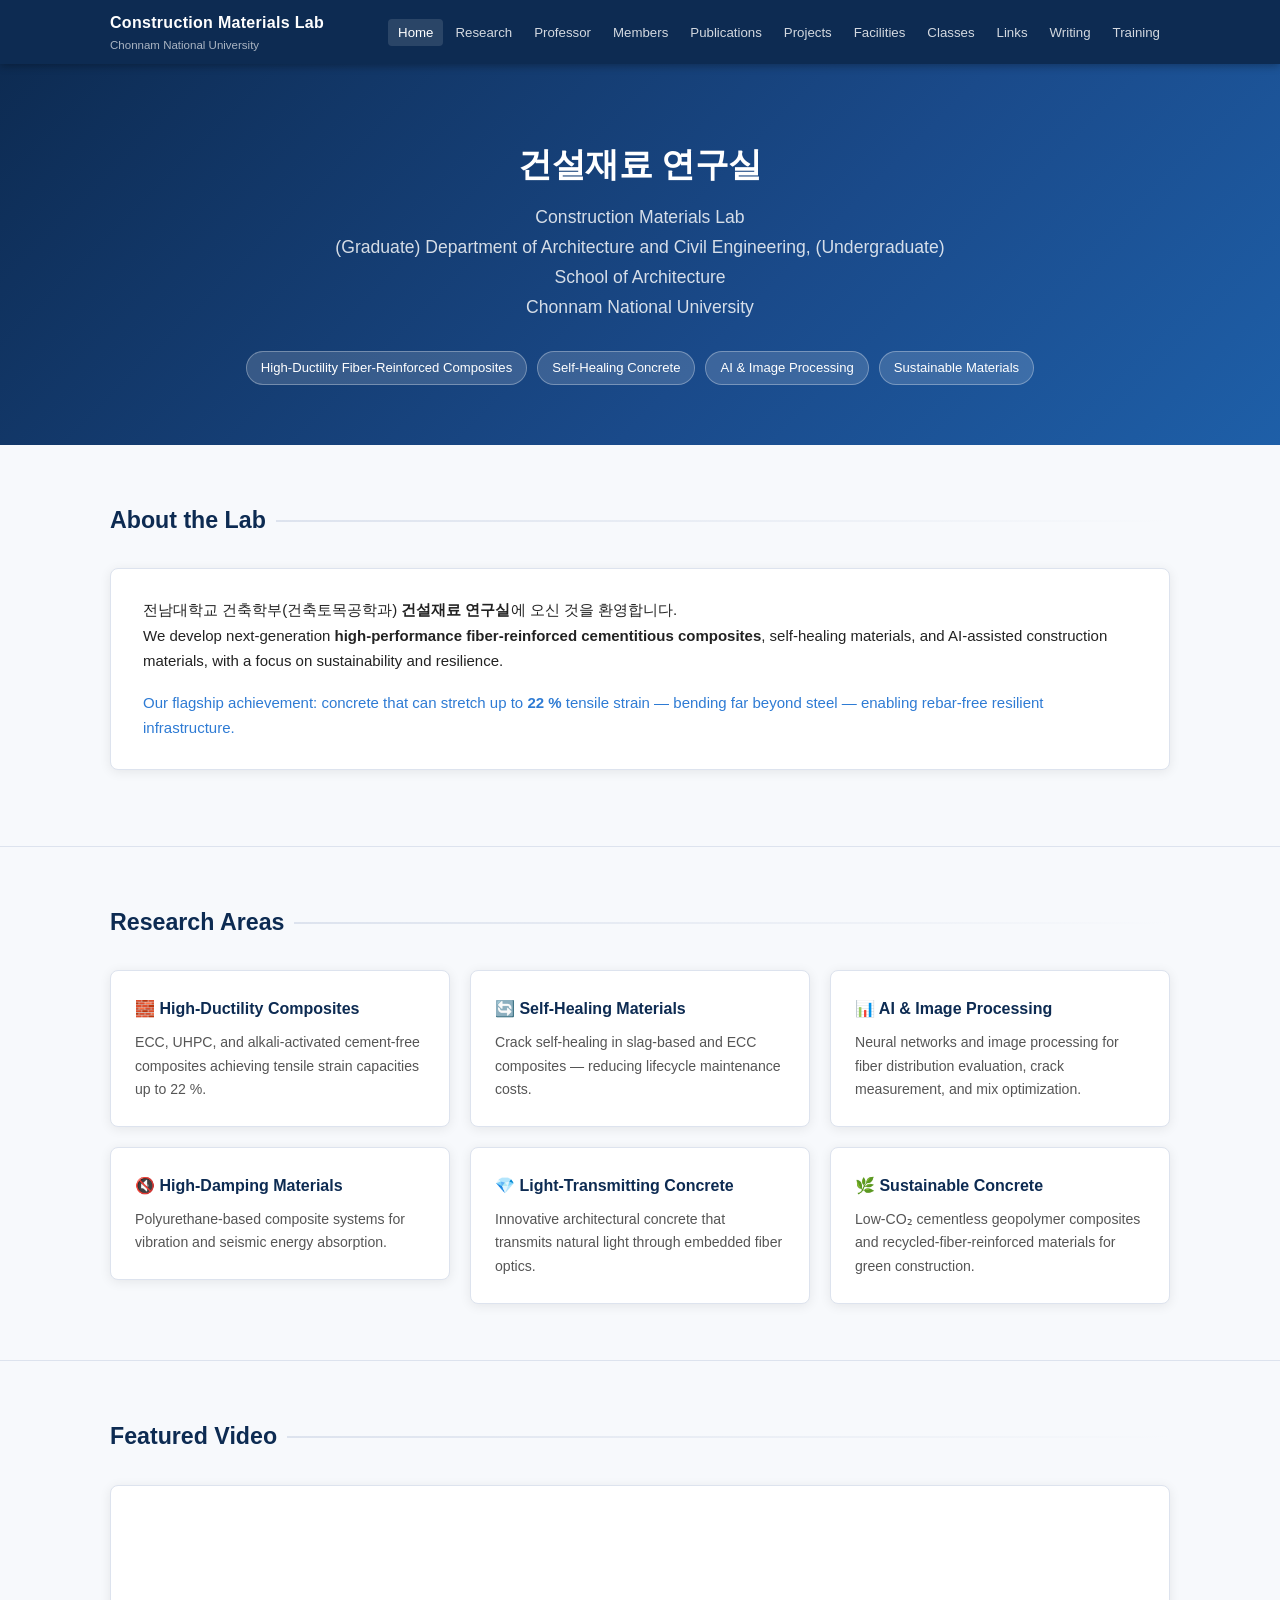
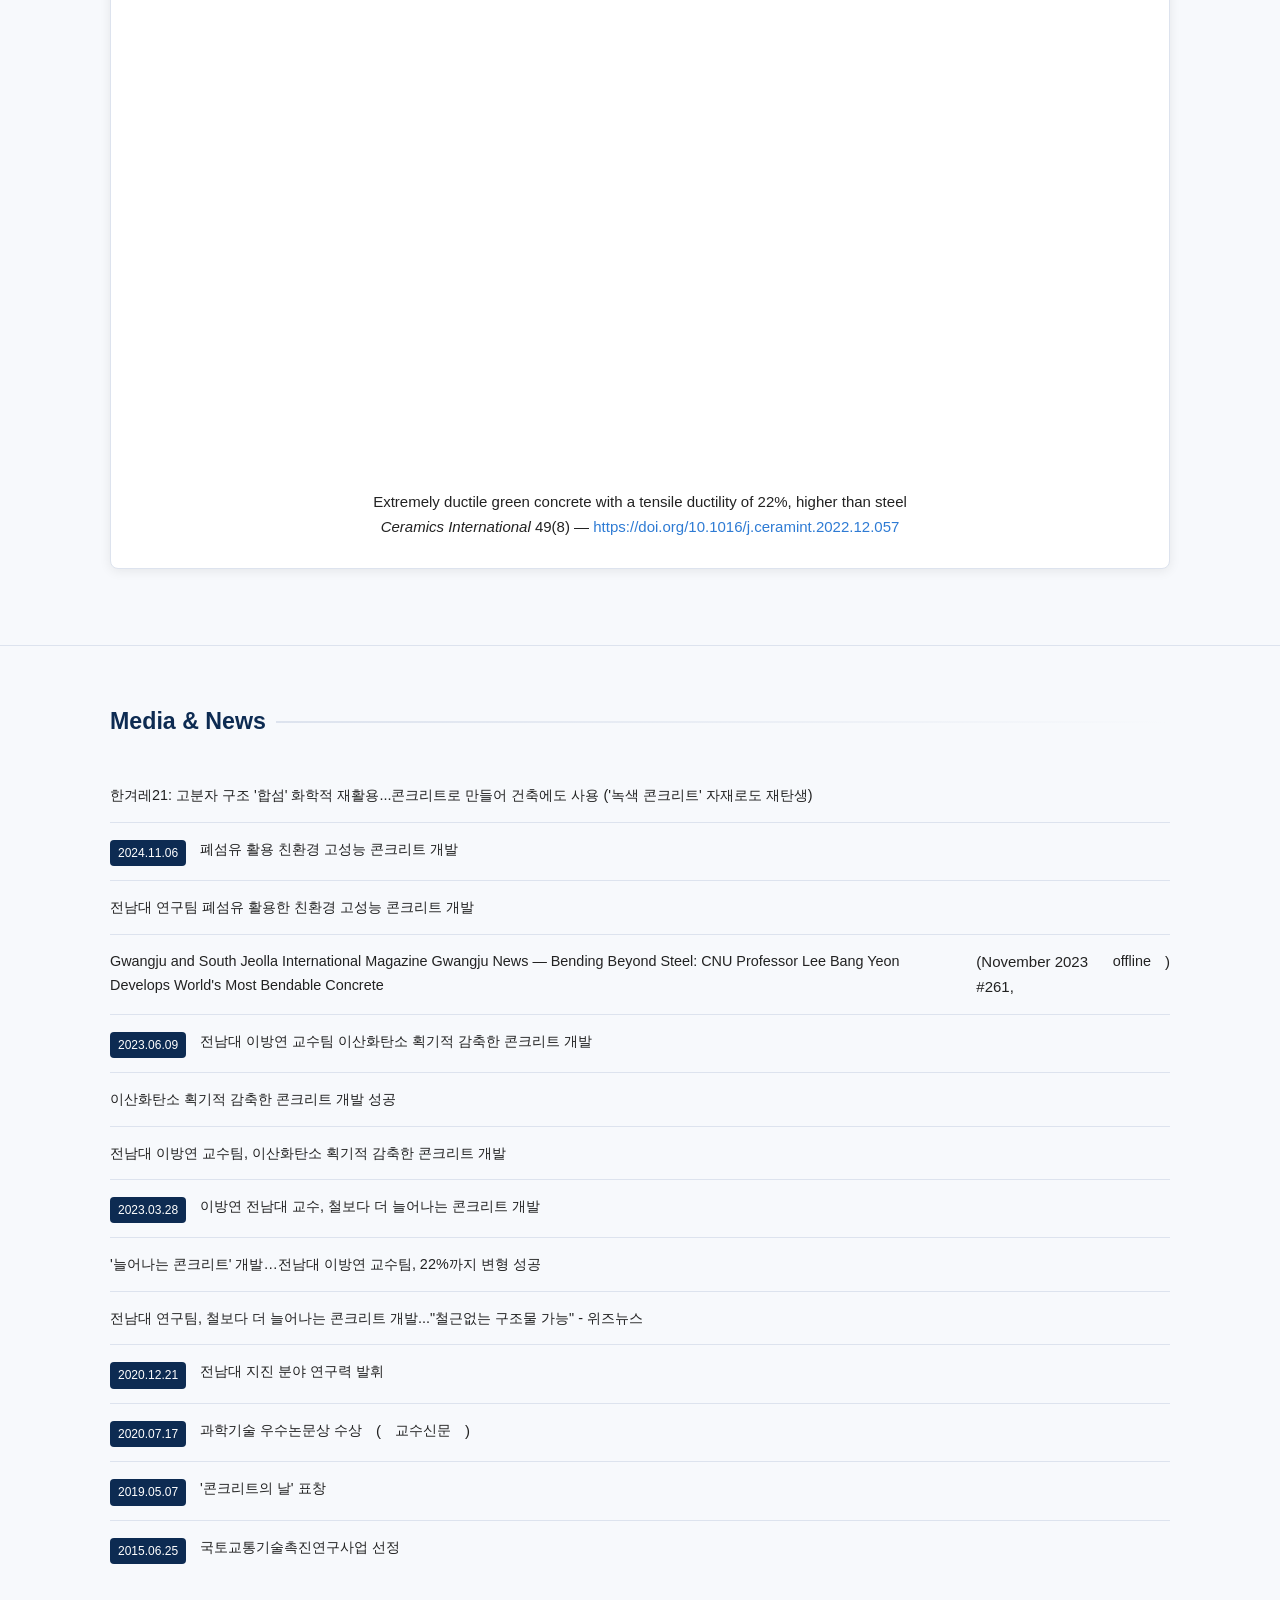
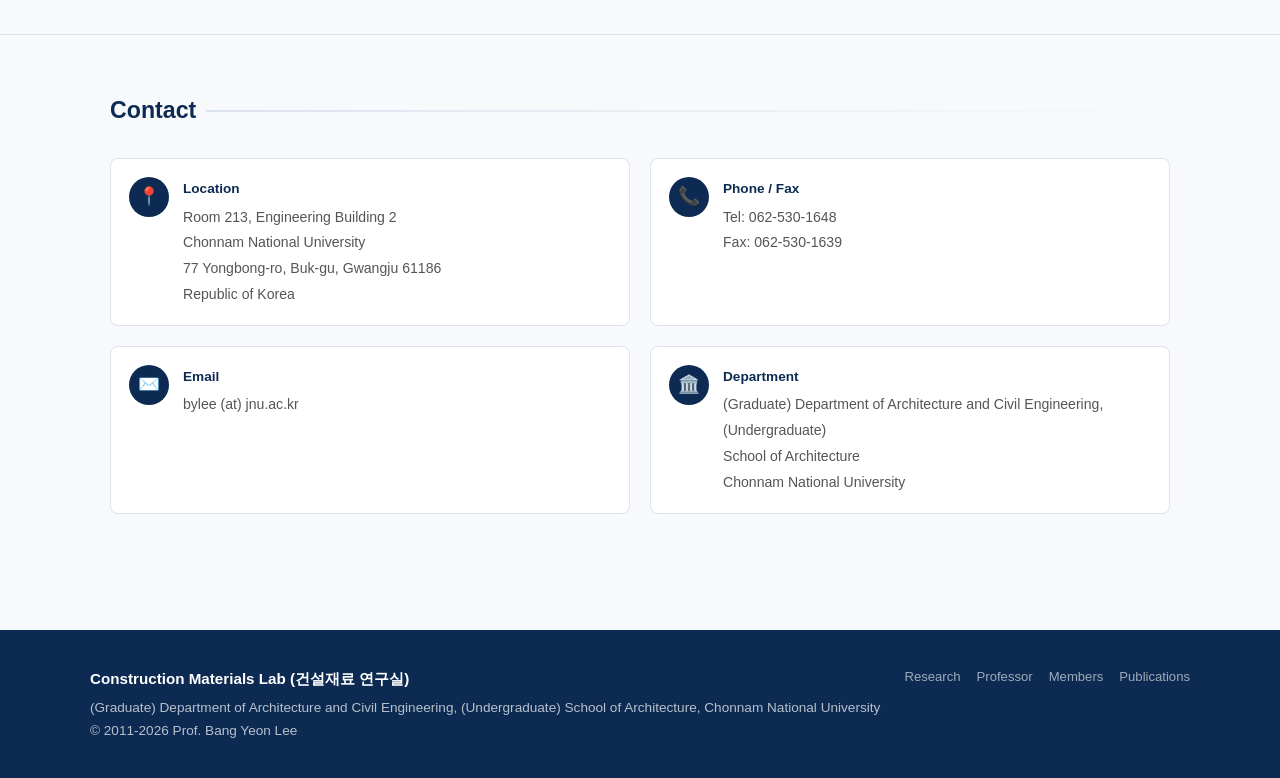
==== commit 975a5c69: "Add bilingual Lab Training page New training.html documenting the graduate training program: experim" ====
--- a/index.html
+++ b/index.html
@@ -32,6 +32,7 @@
         <li><a href="classes.html">Classes</a></li>
         <li><a href="links.html">Links</a></li>
         <li><a href="writing.html">Writing</a></li>
+        <li><a href="training.html">Training</a></li>
       </ul>
     </nav>
   </div>
--- a/css/style.css
+++ b/css/style.css
@@ -344,6 +344,44 @@
   vertical-align: middle;
 }
 
+/* ── KNOWLEDGE BASE LINKS ────────────────────────────────── */
+.kb-links {
+  display: grid;
+  grid-template-columns: repeat(auto-fit, minmax(280px, 1fr));
+  gap: 16px;
+  margin-bottom: 28px;
+}
+
+.kb-card {
+  display: block;
+  background: linear-gradient(135deg, var(--blue-dark), var(--blue-mid));
+  color: #fff;
+  border-radius: var(--radius);
+  padding: 18px 22px;
+  box-shadow: var(--shadow);
+  text-decoration: none;
+  transition: transform .2s, box-shadow .2s;
+}
+
+.kb-card:hover {
+  transform: translateY(-3px);
+  box-shadow: 0 6px 20px rgba(13, 43, 82, .28);
+  color: #fff;
+}
+
+.kb-card .kb-title {
+  display: flex;
+  align-items: center;
+  gap: 8px;
+  font-size: 1.02rem;
+  font-weight: 700;
+  margin-bottom: 5px;
+}
+
+.kb-card .kb-title .kb-arrow { margin-left: auto; opacity: .75; }
+.kb-card .kb-desc { font-size: 0.85rem; line-height: 1.55; color: #cfe0f5; }
+.kb-card .kb-meta { font-size: 0.76rem; color: #9dbde4; margin-top: 8px; }
+
 /* ── RESEARCH ────────────────────────────────────────────── */
 .research-grid {
   display: grid;
@@ -621,3 +659,218 @@
   header { position: relative; }
   .hero h1 { font-size: 1.5rem; }
 }
+
+/* ── LANGUAGE SWITCH (training.html) ─────────────────────── */
+.lang-switch {
+  display: flex;
+  gap: 2px;
+  margin-left: 10px;
+  flex-shrink: 0;
+}
+
+.lang-switch button {
+  font-family: inherit;
+  font-size: 0.75rem;
+  font-weight: 600;
+  color: rgba(255,255,255,0.75);
+  background: rgba(255,255,255,0.10);
+  border: 1px solid rgba(255,255,255,0.20);
+  border-radius: 4px;
+  padding: 4px 9px;
+  cursor: pointer;
+  transition: background .15s, color .15s;
+}
+
+.lang-switch button:hover { background: rgba(255,255,255,0.20); color: #fff; }
+
+.lang-switch button.active {
+  background: var(--accent);
+  border-color: var(--accent);
+  color: #24160a;
+}
+
+/* show only the active language */
+html[data-lang="en"] .lang-ko,
+html[data-lang="ko"] .lang-en { display: none !important; }
+
+/* ── TRAINING PAGE ───────────────────────────────────────── */
+.train-list {
+  list-style: none;
+  font-size: 0.88rem;
+}
+
+.train-list > li { margin-bottom: 12px; }
+.train-list > li:last-child { margin-bottom: 0; }
+
+.train-list > li > strong {
+  display: block;
+  color: var(--blue-mid);
+  font-size: 0.92rem;
+  margin-bottom: 2px;
+}
+
+.train-list ul {
+  list-style: none;
+  margin-left: 2px;
+  color: var(--text-muted);
+}
+
+.train-list ul li::before {
+  content: '–';
+  margin-right: 7px;
+  color: var(--blue-light);
+}
+
+.expect-list {
+  margin-left: 18px;
+  font-size: 0.88rem;
+}
+
+.expect-list > li { margin-bottom: 10px; }
+.expect-list ul { margin: 6px 0 0 4px; list-style: none; color: var(--text-muted); }
+.expect-list ul li { margin-bottom: 4px; }
+.expect-list ul li::before { content: '→'; margin-right: 7px; color: var(--blue-light); }
+
+.expect-card:hover { transform: none; }
+
+/* figures */
+.fig-grid { display: grid; gap: 18px; }
+.fig-grid.fig-4 { grid-template-columns: repeat(4, 1fr); }
+.fig-grid.fig-2 { grid-template-columns: repeat(2, 1fr); }
+.fig-grid.fig-2-1 { grid-template-columns: 2fr 1fr; }
+
+.fig-grid figure,
+.fig-wide {
+  background: var(--white);
+  border: 1px solid var(--border);
+  border-radius: var(--radius);
+  box-shadow: var(--shadow);
+  padding: 14px;
+  margin: 0;
+  display: flex;
+  flex-direction: column;
+}
+
+.fig-grid img,
+.fig-wide img {
+  width: 100%;
+  height: auto;
+  border-radius: 4px;
+  display: block;
+}
+
+.fig-grid.fig-4 img { object-fit: contain; max-height: 260px; }
+.fig-grid.fig-2-1 figure:last-child img { max-height: 380px; object-fit: contain; }
+
+
+
+.fig-grid figcaption,
+.fig-wide figcaption {
+  margin-top: 10px;
+  font-size: 0.82rem;
+  color: var(--text-muted);
+  text-align: center;
+}
+
+@media (max-width: 820px) {
+  .fig-grid.fig-4 { grid-template-columns: repeat(2, 1fr); }
+  .fig-grid.fig-2,
+  .fig-grid.fig-2-1 { grid-template-columns: 1fr; }
+}
+
+@media (max-width: 700px) {
+  .lang-switch { margin-left: auto; margin-right: 8px; }
+  .fig-grid.fig-4 { grid-template-columns: 1fr; }
+}
+
+/* ── EQUATION CARDS (MathJax) ────────────────────────────── */
+.eq-grid {
+  display: grid;
+  grid-template-columns: repeat(3, 1fr);
+  gap: 18px;
+}
+
+.eq-grid.eq-grid-2 { grid-template-columns: repeat(2, 1fr); }
+
+.eq-card {
+  background: var(--white);
+  border: 1px solid var(--border);
+  border-top: 3px solid var(--blue-mid);
+  border-radius: var(--radius);
+  box-shadow: var(--shadow);
+  padding: 16px 20px 6px;
+}
+
+.eq-card h4 {
+  font-size: 0.85rem;
+  font-weight: 700;
+  color: var(--blue-dark);
+  margin-bottom: 4px;
+}
+
+.eq {
+  overflow-x: auto;
+  overflow-y: hidden;
+  font-size: 0.95rem;
+}
+
+.eq-card .eq-note { padding-bottom: 12px; }
+
+p.eq-note { margin-top: 10px; }
+
+@media (max-width: 900px) {
+  .eq-grid,
+  .eq-grid.eq-grid-2 { grid-template-columns: 1fr; }
+}
+
+/* ── SVG FLOWCHART ───────────────────────────────────────── */
+.flow-figure { padding: 18px 14px 14px; }
+
+.flowchart {
+  width: 100%;
+  height: auto;
+  display: block;
+  font-family: var(--font);
+}
+
+.flowchart .flow-node {
+  fill: #2f6db3;
+  stroke: var(--blue-dark);
+  stroke-width: 1.5;
+}
+
+.flowchart .flow-label {
+  fill: #fff;
+  font-size: 15px;
+  text-anchor: middle;
+  dominant-baseline: middle;
+}
+
+.flowchart .flow-label.small { font-size: 13px; }
+
+.flowchart .flow-branch {
+  fill: var(--text);
+  font-size: 14px;
+  font-weight: 600;
+  text-anchor: middle;
+}
+
+.flowchart .flow-line {
+  fill: none;
+  stroke: var(--blue-dark);
+  stroke-width: 2;
+}
+
+.flowchart marker path { fill: var(--blue-dark); }
+
+.flowchart .var { font-style: italic; }
+.flowchart .sub { font-size: 10px; baseline-shift: -25%; }
+.flowchart .sup { font-size: 10px; baseline-shift: 40%; }
+
+.fig-capped img { max-width: 780px; margin: 0 auto; }
+
+@media (max-width: 700px) {
+  /* keep the flowchart readable: let it scroll instead of shrinking */
+  .flow-figure { overflow-x: auto; }
+  .flowchart { min-width: 640px; }
+}
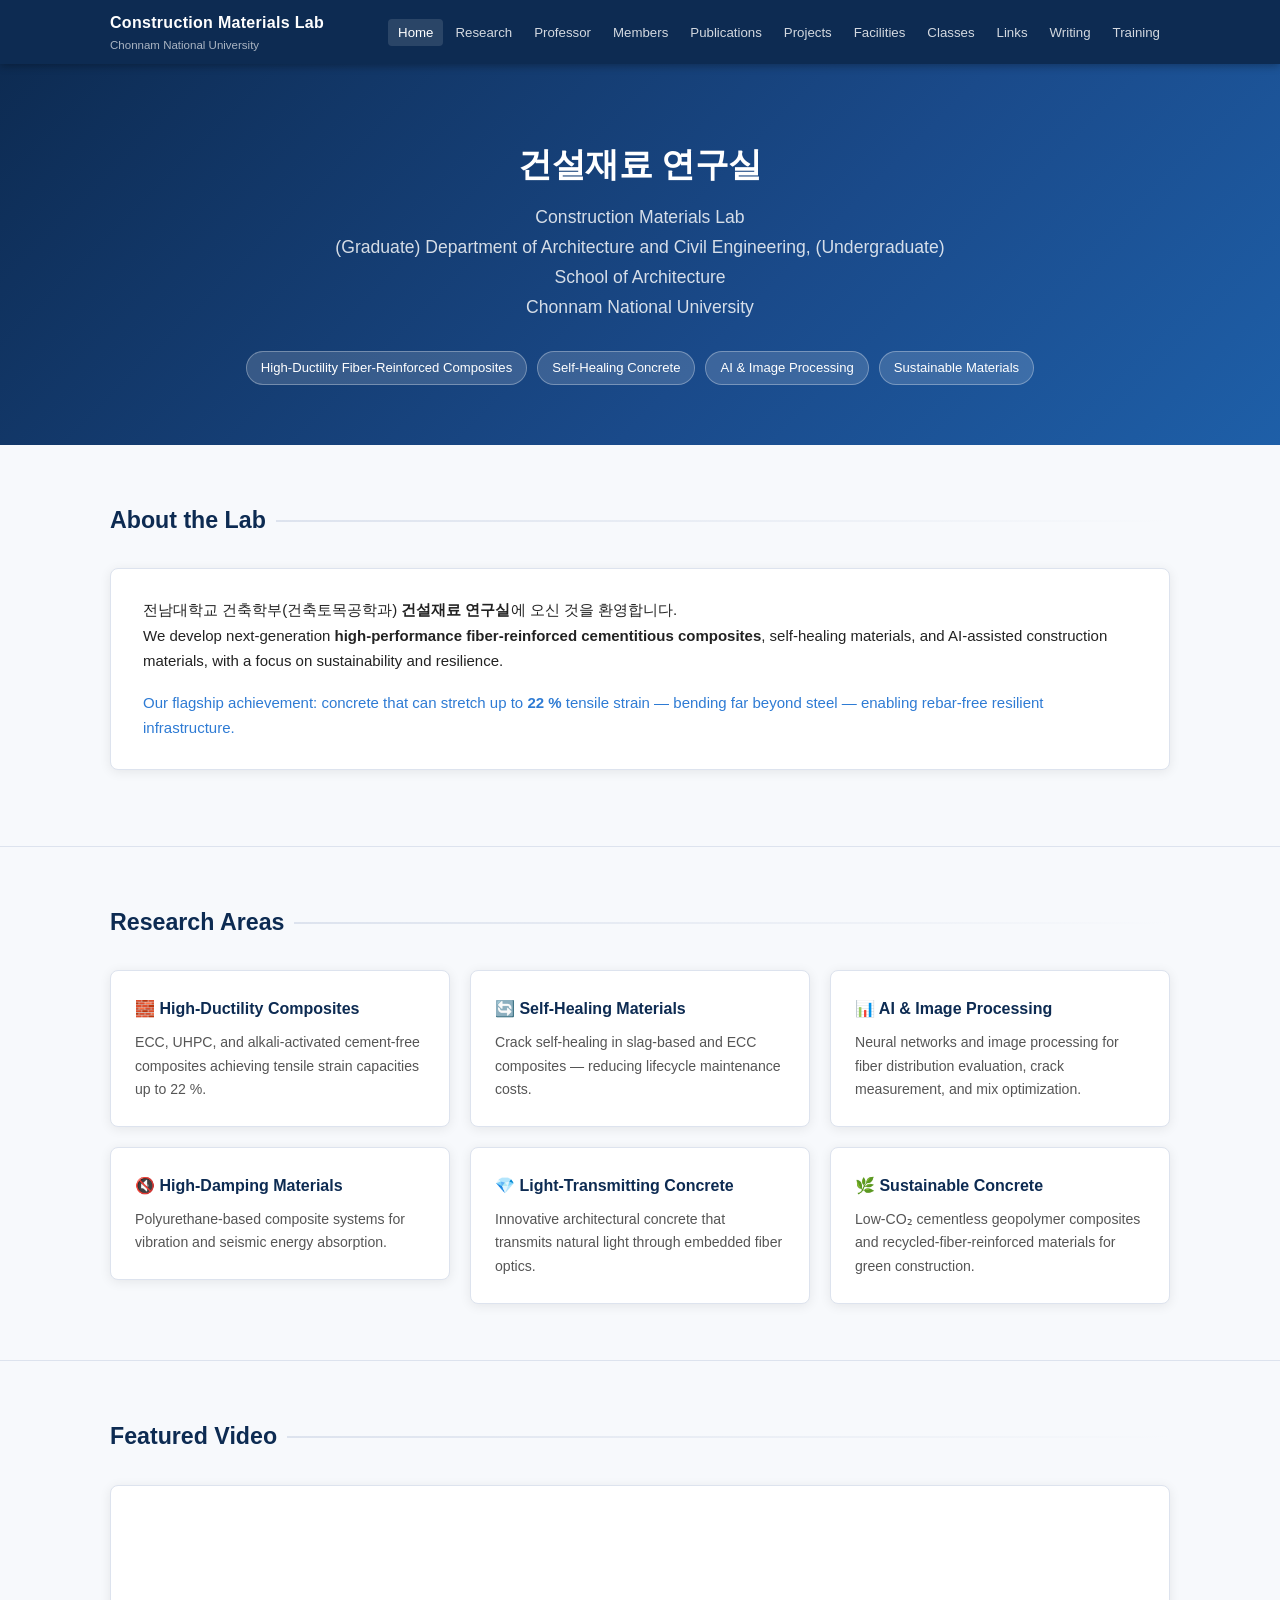
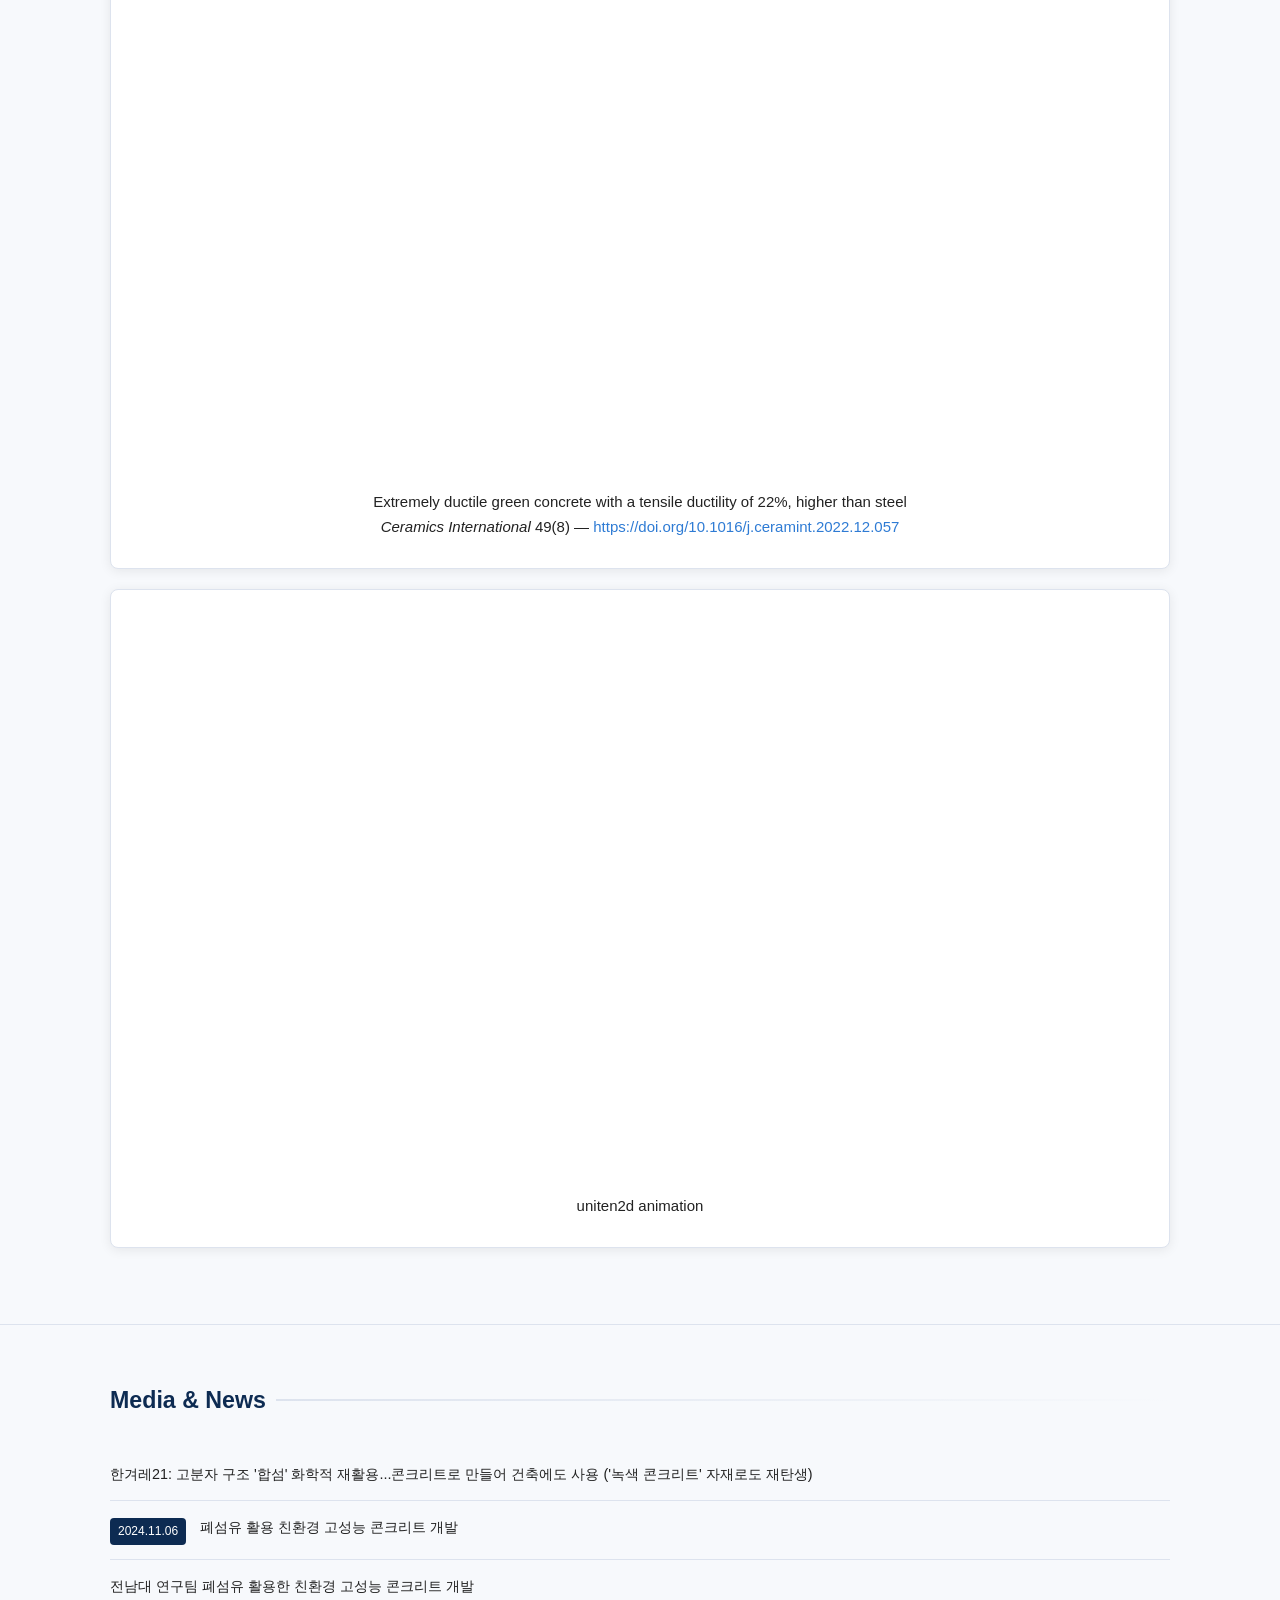
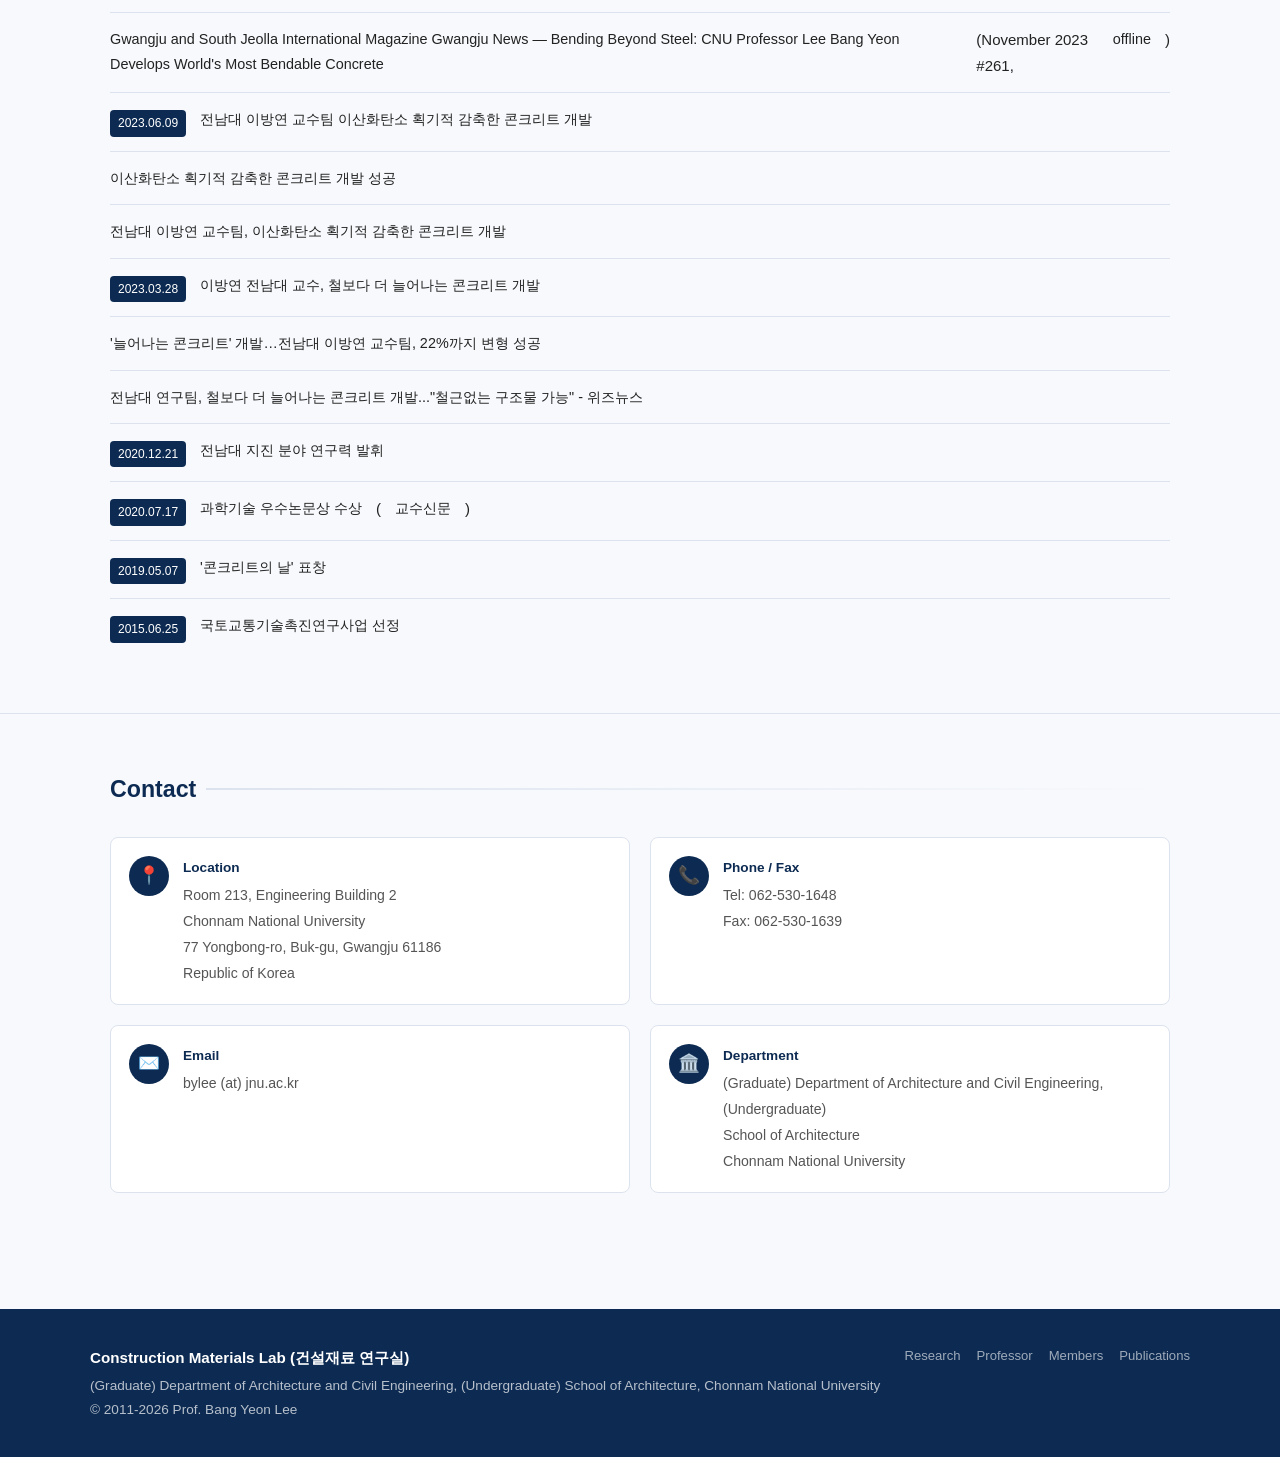
==== commit e4653804: "Add uniten2d animation video below the featured flexural video Co-Authored-By: Claude Fable 5.1 <nor" ====
--- a/index.html
+++ b/index.html
@@ -121,6 +121,12 @@
       <em>Ceramics International</em> 49(8) —
       <a href="https://doi.org/10.1016/j.ceramint.2022.12.057" target="_blank" rel="noopener">https://doi.org/10.1016/j.ceramint.2022.12.057</a></p>
     </div>
+    <div class="info-box mt-2" style="text-align:center">
+      <div style="position:relative; padding-bottom:56.25%; height:0; overflow:hidden; max-width:640px; margin:0 auto">
+        <iframe src="https://www.youtube.com/embed/4BiW-mnO7Ho" title="uniten2d animation" style="position:absolute; top:0; left:0; width:100%; height:100%; border:0" allowfullscreen></iframe>
+      </div>
+      <p class="mt-2">uniten2d animation</p>
+    </div>
   </div>
 </section>
 
--- a/css/style.css
+++ b/css/style.css
@@ -874,3 +874,71 @@
   .flow-figure { overflow-x: auto; }
   .flowchart { min-width: 640px; }
 }
+
+/* ── JOURNAL IMPACT FACTOR LIST (publications) ───────────── */
+.jif-box { padding: 22px 26px 18px; }
+
+.jif-head {
+  display: flex;
+  flex-wrap: wrap;
+  align-items: baseline;
+  gap: 4px 14px;
+  padding-bottom: 10px;
+  margin-bottom: 6px;
+  border-bottom: 2px solid var(--border);
+}
+
+.jif-head strong { color: var(--blue-dark); font-size: 1rem; }
+
+.jif-legend { font-size: 0.78rem; color: var(--text-muted); }
+
+/* multi-column so the alphabetical order reads down each column */
+.jif-grid {
+  columns: 2;
+  column-gap: 36px;
+}
+
+.jif {
+  display: grid;
+  grid-template-columns: 1fr 3.2rem 3.6rem;
+  align-items: baseline;
+  gap: 0 6px;
+  padding: 5px 6px;
+  border-radius: 4px;
+  border-bottom: 1px solid #eef1f7;
+  break-inside: avoid;
+  text-decoration: none;
+  color: var(--text);
+  font-size: 0.85rem;
+}
+
+.jif:hover {
+  background: #edf1fa;
+  text-decoration: none;
+}
+
+.jif:hover .jif-name { color: var(--blue-light); }
+
+.jif-name {
+  color: var(--text);
+  overflow-wrap: anywhere;
+}
+
+.jif-if {
+  text-align: right;
+  font-weight: 700;
+  font-variant-numeric: tabular-nums;
+  color: var(--blue-dark);
+}
+
+.jif-rank {
+  text-align: right;
+  font-variant-numeric: tabular-nums;
+  color: var(--text-muted);
+  font-size: 0.8rem;
+}
+
+@media (max-width: 860px) {
+  .jif-grid { columns: 1; }
+  .jif-box { padding: 18px 18px 14px; }
+}
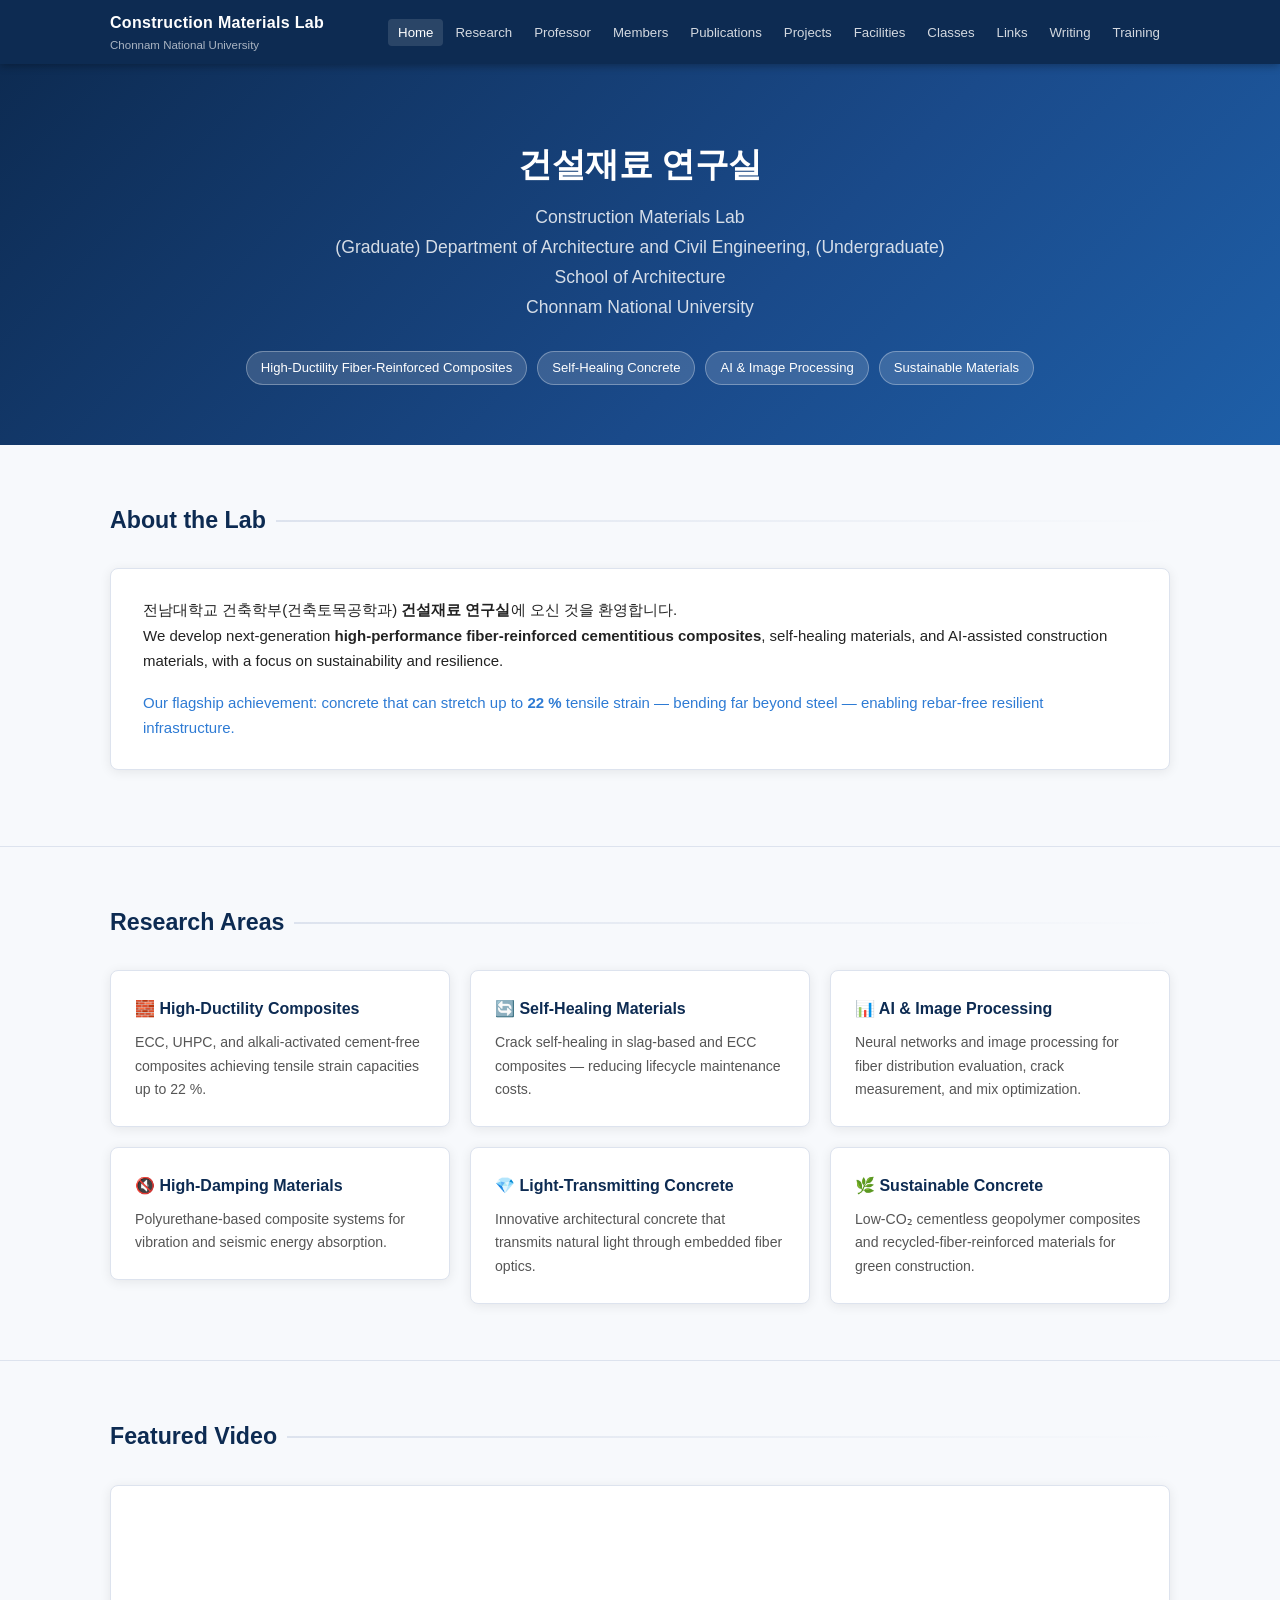
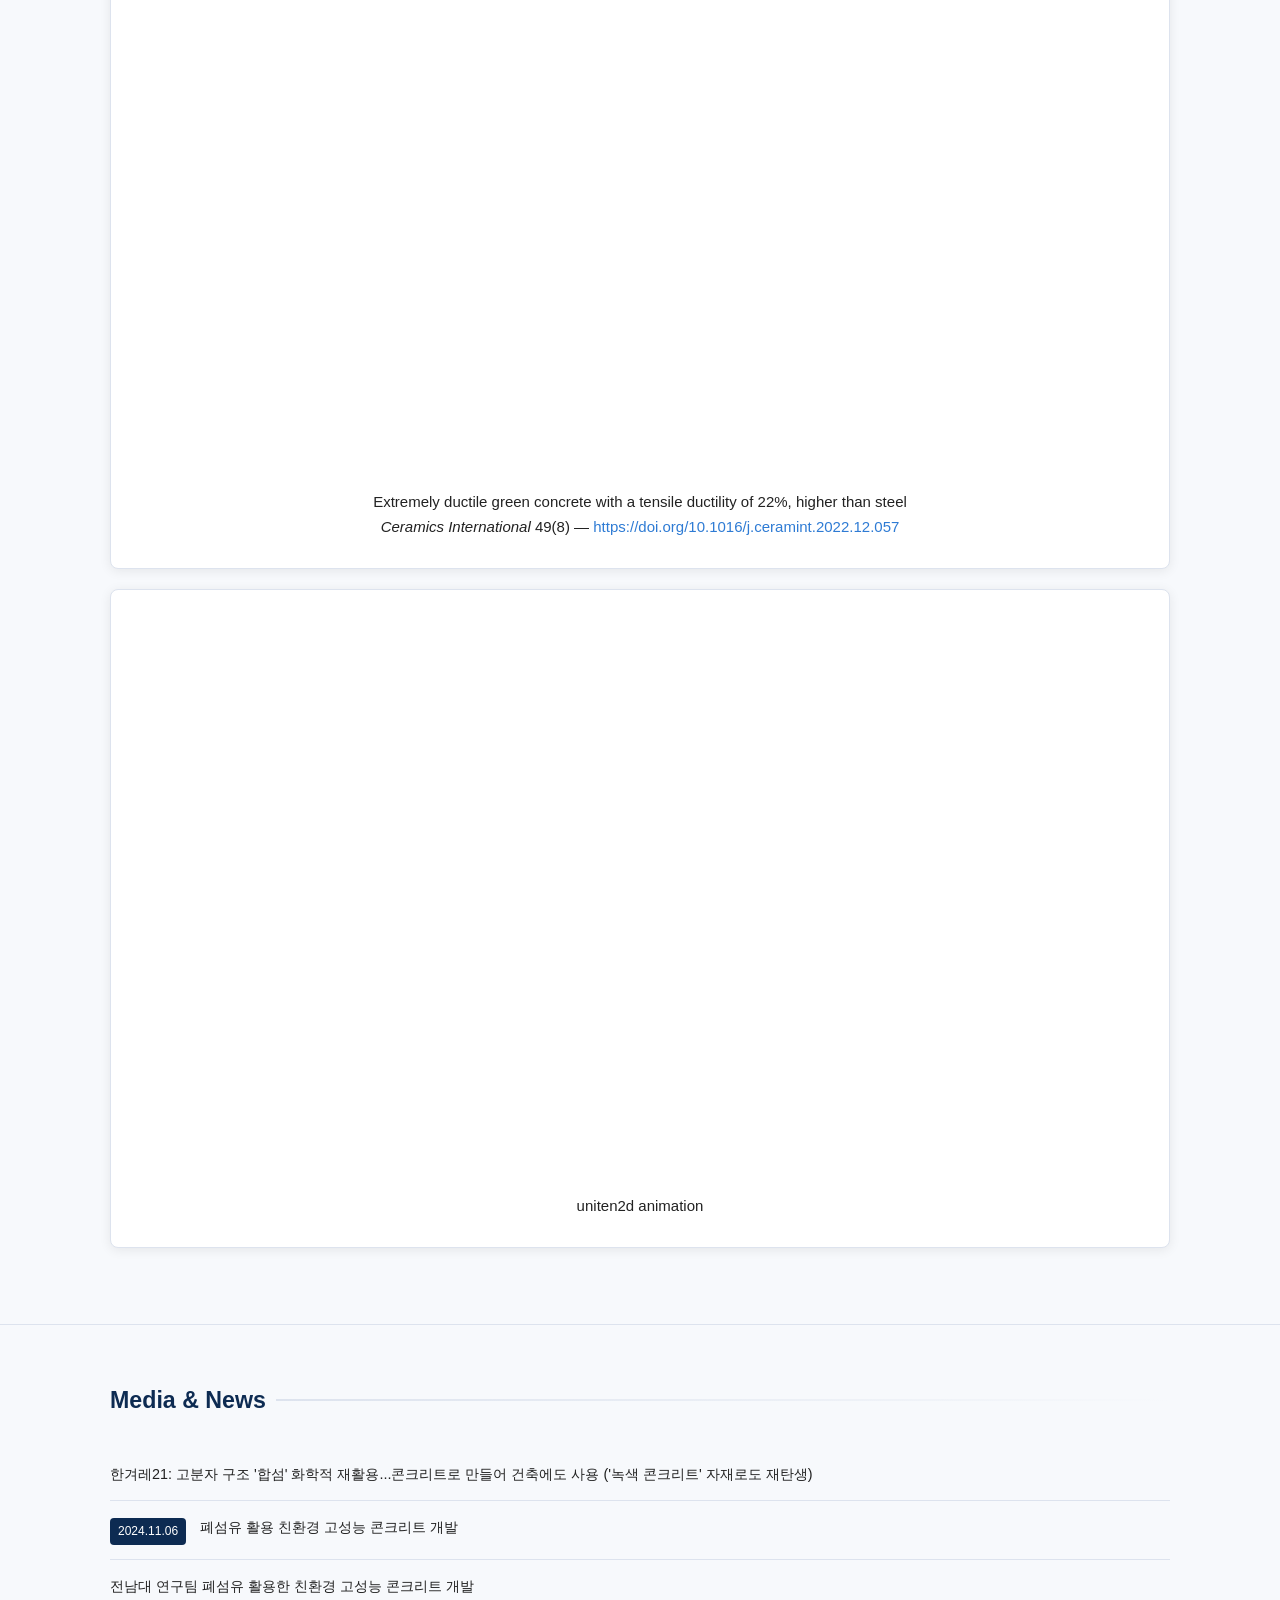
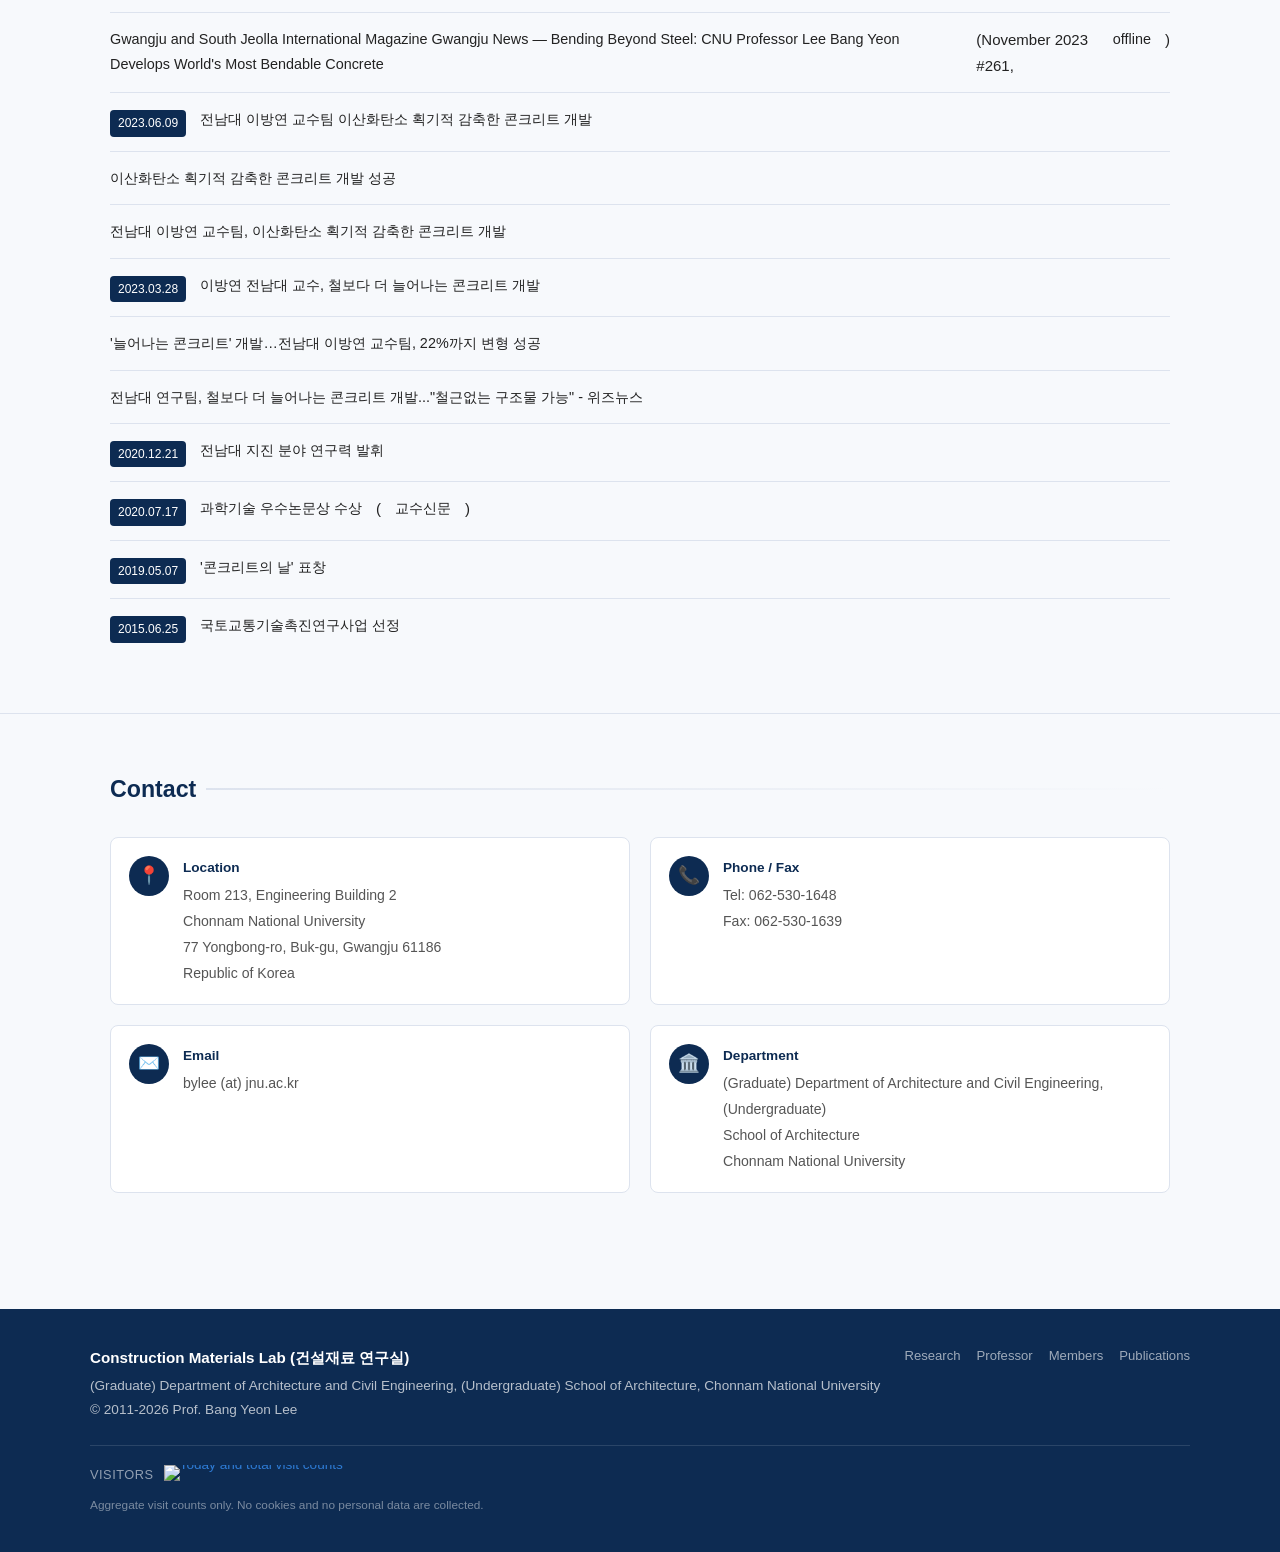
==== commit bdfb0c1f: "Show today and total visit counts in the index page footer Add a visitor panel to the footer of inde" ====
--- a/index.html
+++ b/index.html
@@ -274,6 +274,19 @@
       <a href="publications.html">Publications</a>
     </div>
   </div>
+
+  <!-- VISITOR STATS -->
+  <div class="visitor-panel">
+    <div class="visitor-row">
+      <span class="visitor-label">Visitors</span>
+      <a class="visitor-badge" href="https://hits.sh/ekvm80.github.io/cmlab/" target="_blank" rel="noopener"
+         title="Today / Total visits">
+        <img src="https://hits.sh/ekvm80.github.io/cmlab.svg?view=today-total&amp;style=flat-square&amp;label=Today%20%2F%20Total&amp;color=2e7bd4&amp;labelColor=1a4a8a"
+             alt="Today and total visit counts" height="20" loading="lazy">
+      </a>
+    </div>
+    <p class="visitor-note">Aggregate visit counts only. No cookies and no personal data are collected.</p>
+  </div>
 </footer>
 
 <script src="js/nav.js"></script>
--- a/css/style.css
+++ b/css/style.css
@@ -942,3 +942,134 @@
   .jif-grid { columns: 1; }
   .jif-box { padding: 18px 18px 14px; }
 }
+
+/* ============ PIN GATE MODAL ============ */
+/* 아래 .pin-overlay의 display:flex는 브라우저 기본 [hidden] 규칙(사용자 에이전트
+   스타일)을 덮어쓴다. 따라서 숨김을 작성자 스타일에서 명시해야 한다.
+   .pin-overlay[hidden]은 특이도가 더 높아 순서와 무관하게 우선한다. */
+.pin-overlay[hidden] { display: none; }
+
+.pin-overlay {
+  position: fixed;
+  inset: 0;
+  z-index: 1000;
+  display: flex;
+  align-items: center;
+  justify-content: center;
+  padding: 20px;
+  background: rgba(13, 43, 82, 0.55);
+}
+
+.pin-modal {
+  width: 100%;
+  max-width: 340px;
+  background: var(--white);
+  border: 1px solid var(--border);
+  border-radius: var(--radius);
+  box-shadow: 0 12px 40px rgba(0, 0, 0, 0.25);
+  padding: 26px 24px 22px;
+  text-align: center;
+}
+
+.pin-title {
+  margin: 0 0 6px;
+  font-size: 1.05rem;
+  color: var(--blue-dark);
+}
+
+.pin-sub {
+  margin: 0 0 18px;
+  font-size: 0.84rem;
+  color: var(--text-muted);
+}
+
+.pin-input {
+  width: 150px;
+  padding: 10px 12px;
+  font-family: var(--font);
+  font-size: 1.4rem;
+  letter-spacing: 0.5em;
+  text-align: center;
+  text-indent: 0.5em;
+  color: var(--text);
+  border: 1px solid var(--border);
+  border-radius: var(--radius);
+  outline: none;
+}
+
+.pin-input:focus {
+  border-color: var(--blue-light);
+  box-shadow: 0 0 0 3px rgba(46, 123, 212, 0.18);
+}
+
+.pin-error {
+  margin: 12px 0 0;
+  font-size: 0.8rem;
+  color: #c0392b;
+}
+
+.pin-actions {
+  display: flex;
+  gap: 8px;
+  justify-content: center;
+  margin-top: 18px;
+}
+
+.pin-btn {
+  padding: 8px 18px;
+  font-family: var(--font);
+  font-size: 0.86rem;
+  color: var(--white);
+  background: var(--blue-mid);
+  border: 1px solid var(--blue-mid);
+  border-radius: var(--radius);
+  cursor: pointer;
+}
+
+.pin-btn:hover { background: var(--blue-light); border-color: var(--blue-light); }
+
+.pin-btn-ghost {
+  color: var(--text-muted);
+  background: transparent;
+  border-color: var(--border);
+}
+
+.pin-btn-ghost:hover { background: var(--bg); border-color: var(--border); color: var(--text); }
+
+.pin-lock { margin-left: 6px; opacity: .8; }
+
+/* ============ VISITOR STATS (footer) ============ */
+.visitor-panel {
+  max-width: 1100px;
+  margin: 24px auto 0;
+  padding-top: 18px;
+  border-top: 1px solid rgba(255, 255, 255, 0.12);
+}
+
+.visitor-row {
+  display: flex;
+  align-items: center;
+  gap: 10px;
+  flex-wrap: wrap;
+}
+
+.visitor-label {
+  font-size: 0.8rem;
+  letter-spacing: 0.04em;
+  text-transform: uppercase;
+  color: rgba(255, 255, 255, 0.55);
+}
+
+/* 배지는 외부 SVG 이미지다. 링크 밑줄과 baseline 간격을 없앤다. */
+.visitor-badge { display: inline-flex; line-height: 0; }
+.visitor-badge img { height: 20px; width: auto; display: block; }
+
+.visitor-note {
+  margin: 10px 0 0;
+  font-size: 0.74rem;
+  color: rgba(255, 255, 255, 0.45);
+}
+
+@media (max-width: 860px) {
+  .visitor-panel { margin-top: 20px; }
+}
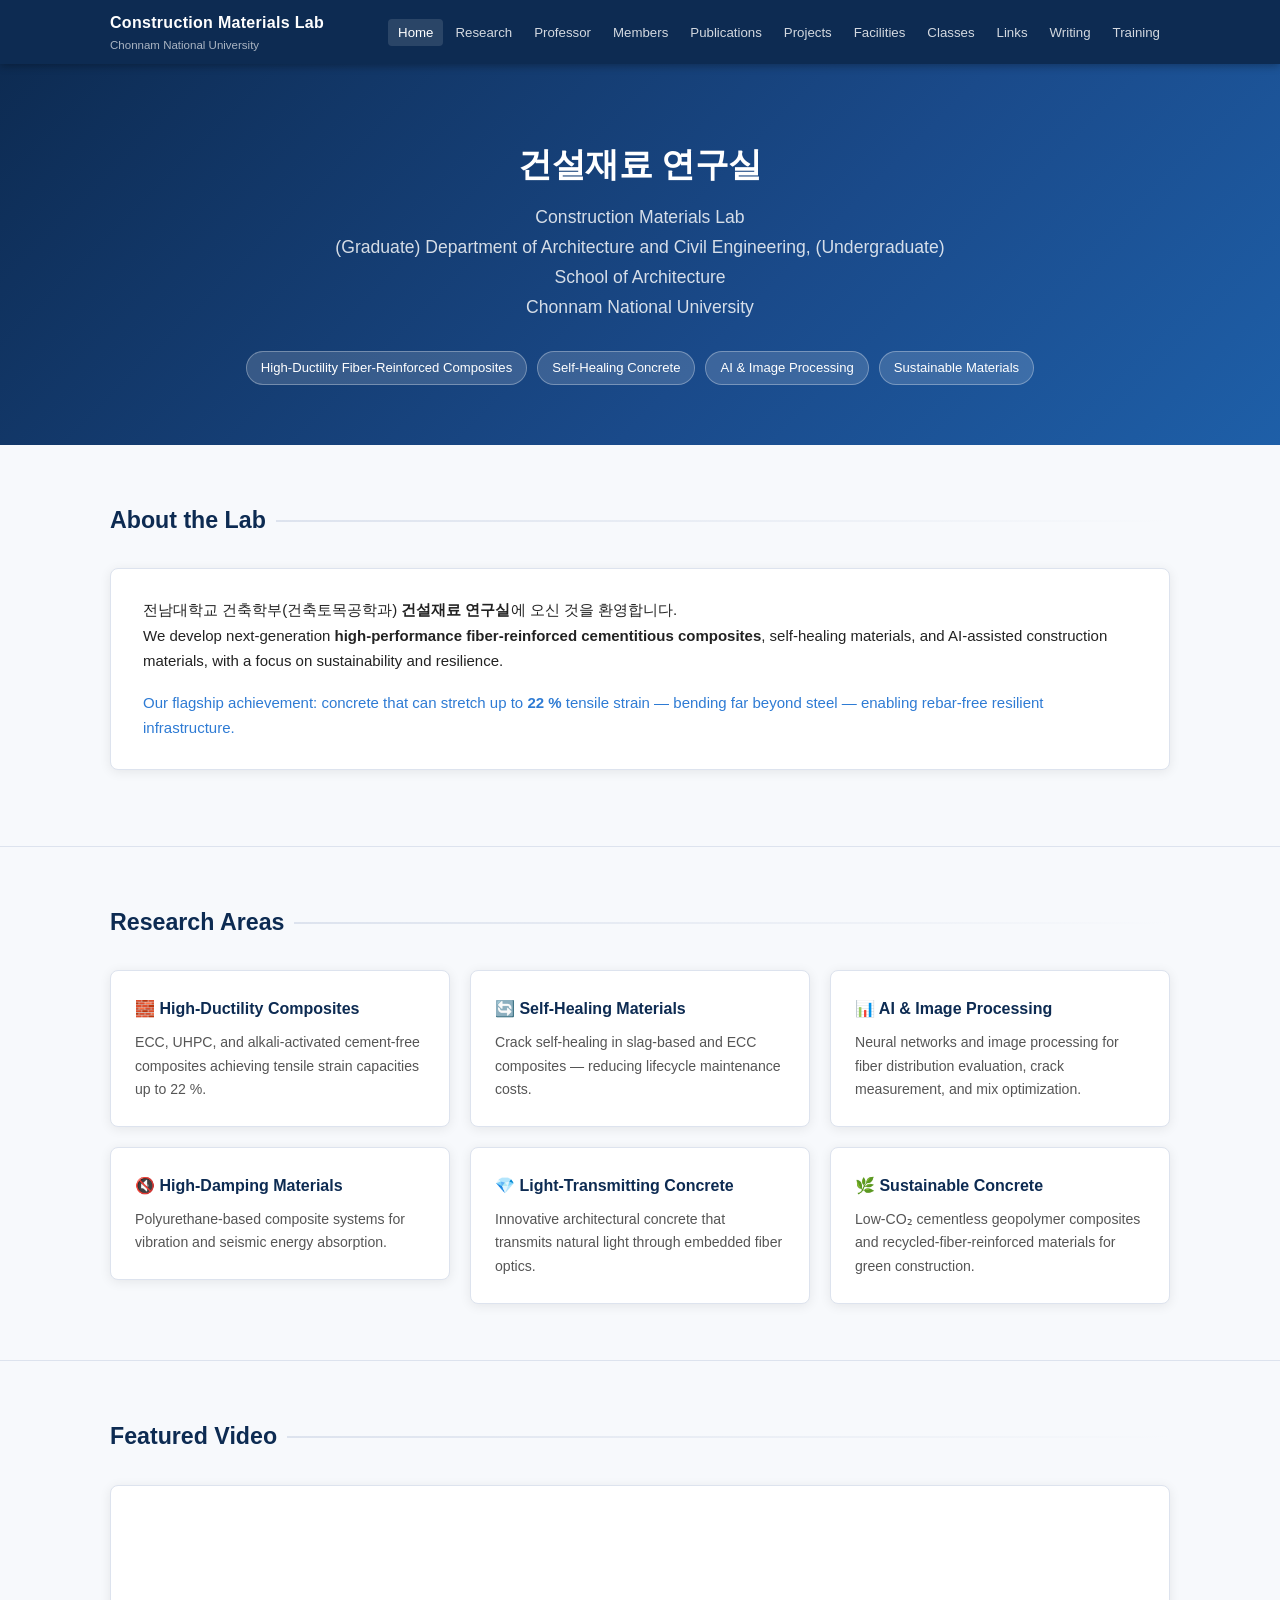
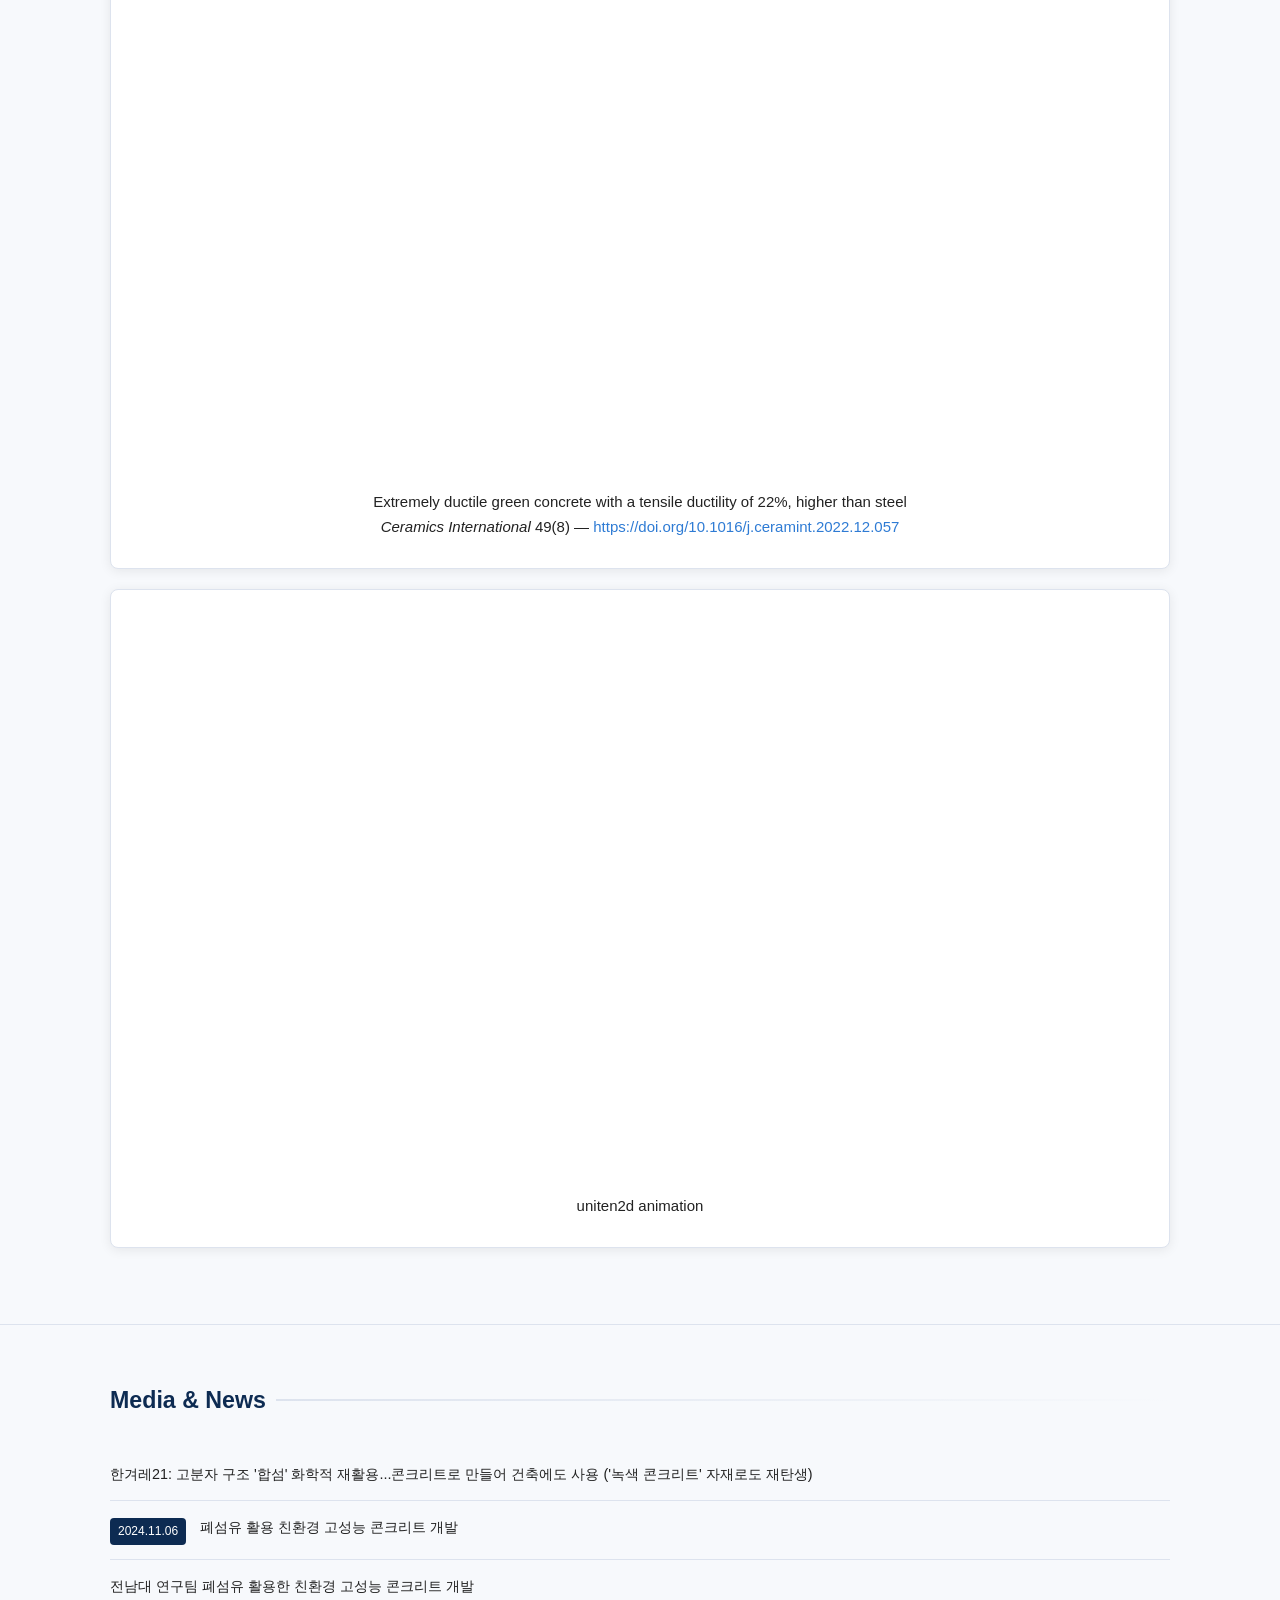
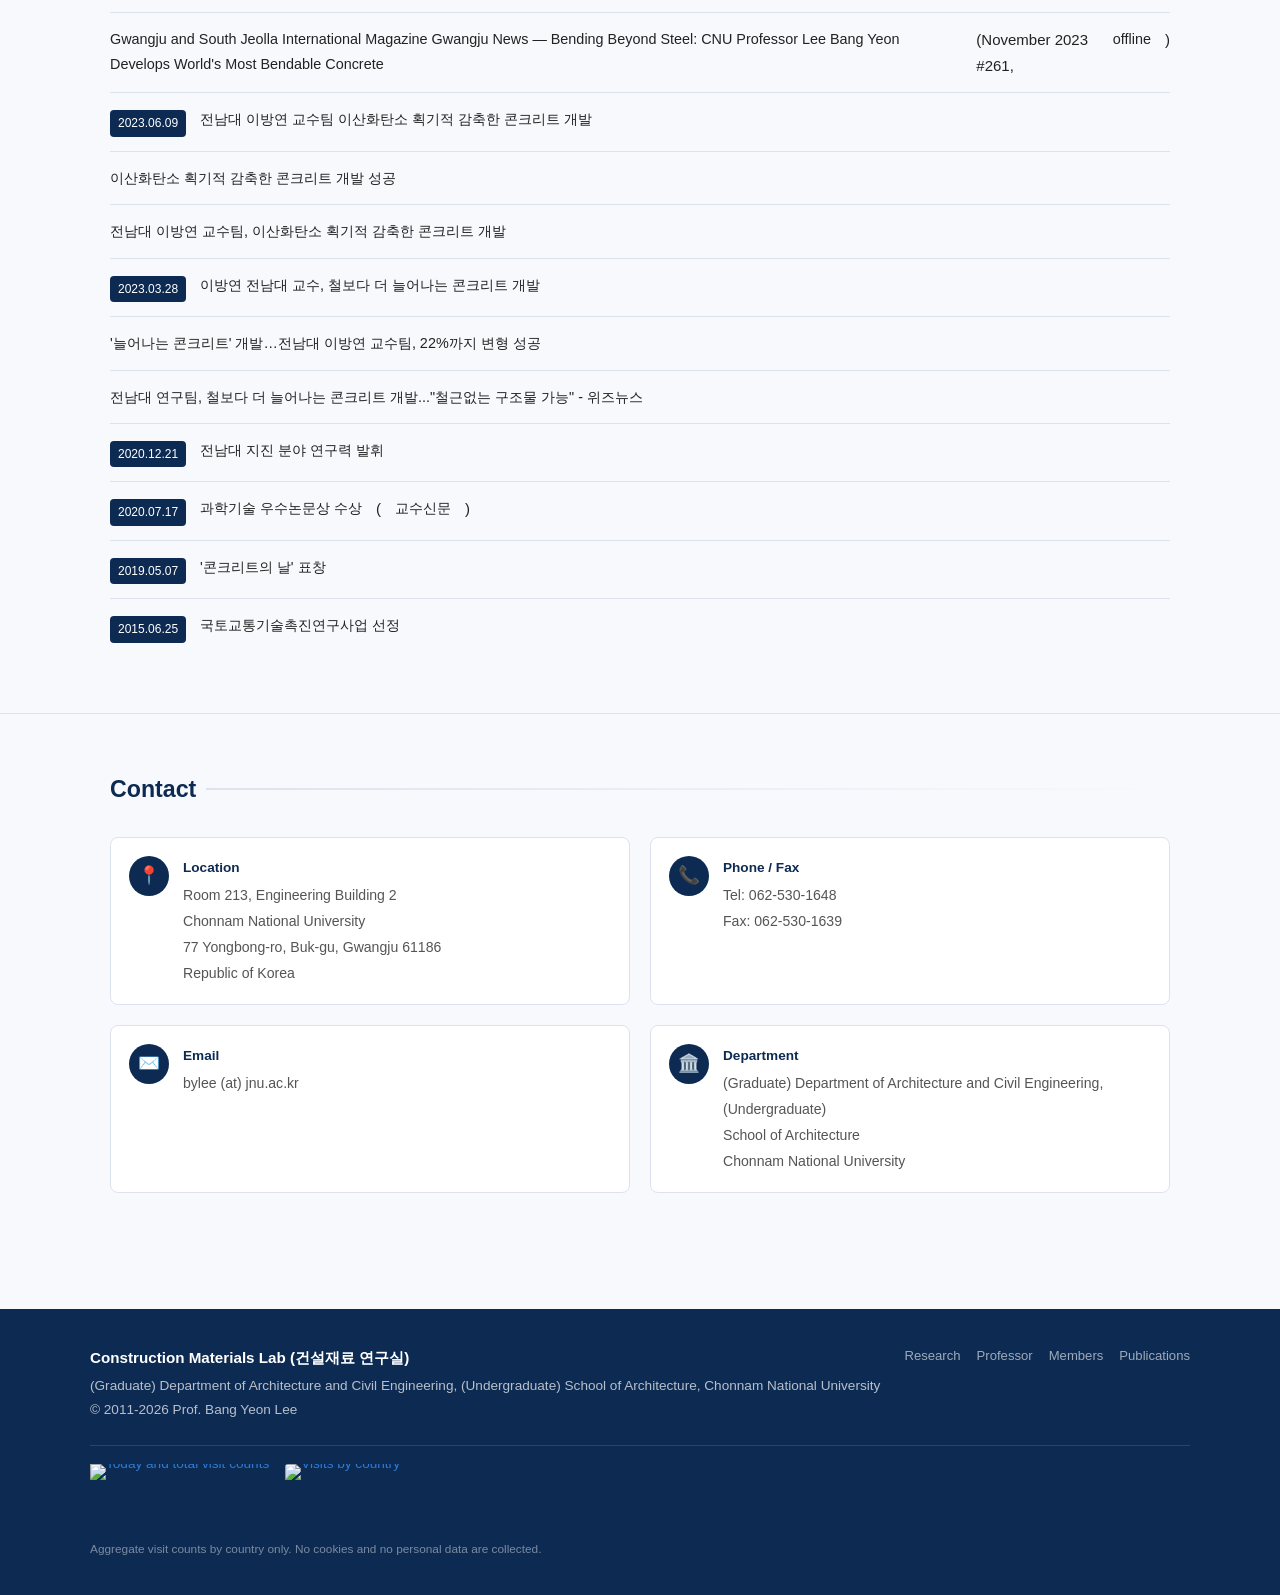
==== commit 3c4ec2d4: "Add country breakdown to the footer visitor panel Place the Flag Counter widget next to the today/to" ====
--- a/index.html
+++ b/index.html
@@ -278,14 +278,20 @@
   <!-- VISITOR STATS -->
   <div class="visitor-panel">
     <div class="visitor-row">
-      <span class="visitor-label">Visitors</span>
+      <!-- 오늘 / 누적 방문 수 (hits.sh) -->
       <a class="visitor-badge" href="https://hits.sh/ekvm80.github.io/cmlab/" target="_blank" rel="noopener"
          title="Today / Total visits">
         <img src="https://hits.sh/ekvm80.github.io/cmlab.svg?view=today-total&amp;style=flat-square&amp;label=Today%20%2F%20Total&amp;color=2e7bd4&amp;labelColor=1a4a8a"
-             alt="Today and total visit counts" height="20" loading="lazy">
-      </a>
-    </div>
-    <p class="visitor-note">Aggregate visit counts only. No cookies and no personal data are collected.</p>
+             alt="Today and total visit counts" height="20">
+      </a>
+      <!-- 국가별 방문 순위 (Flag Counter). 색상은 푸터 배경에 맞춰 지정했다. -->
+      <a class="visitor-flags" href="https://info.flagcounter.com/gntP" target="_blank" rel="noopener"
+         title="Visits by country">
+        <img src="https://s01.flagcounter.com/count2/gntP/bg_0D2B52/txt_FFFFFF/border_2A4A78/columns_4/maxflags_12/viewers_0/labels_1/pageviews_0/flags_0/percent_1/"
+             alt="Visits by country" width="388" height="65">
+      </a>
+    </div>
+    <p class="visitor-note">Aggregate visit counts by country only. No cookies and no personal data are collected.</p>
   </div>
 </footer>
 
--- a/css/style.css
+++ b/css/style.css
@@ -1048,21 +1048,24 @@
 
 .visitor-row {
   display: flex;
-  align-items: center;
-  gap: 10px;
+  align-items: flex-start;
+  gap: 16px;
   flex-wrap: wrap;
 }
 
-.visitor-label {
-  font-size: 0.8rem;
-  letter-spacing: 0.04em;
-  text-transform: uppercase;
-  color: rgba(255, 255, 255, 0.55);
-}
-
-/* 배지는 외부 SVG 이미지다. 링크 밑줄과 baseline 간격을 없앤다. */
-.visitor-badge { display: inline-flex; line-height: 0; }
+/* 두 위젯 모두 외부 이미지다. 링크 밑줄과 baseline 간격을 없앤다. */
+.visitor-badge,
+.visitor-flags { display: inline-flex; line-height: 0; }
+
 .visitor-badge img { height: 20px; width: auto; display: block; }
+
+/* Flag Counter 이미지는 388 x 65다. 좁은 화면에서는 비율을 지키며 줄인다. */
+.visitor-flags img {
+  display: block;
+  height: auto;
+  max-width: 100%;
+  border-radius: 3px;
+}
 
 .visitor-note {
   margin: 10px 0 0;
